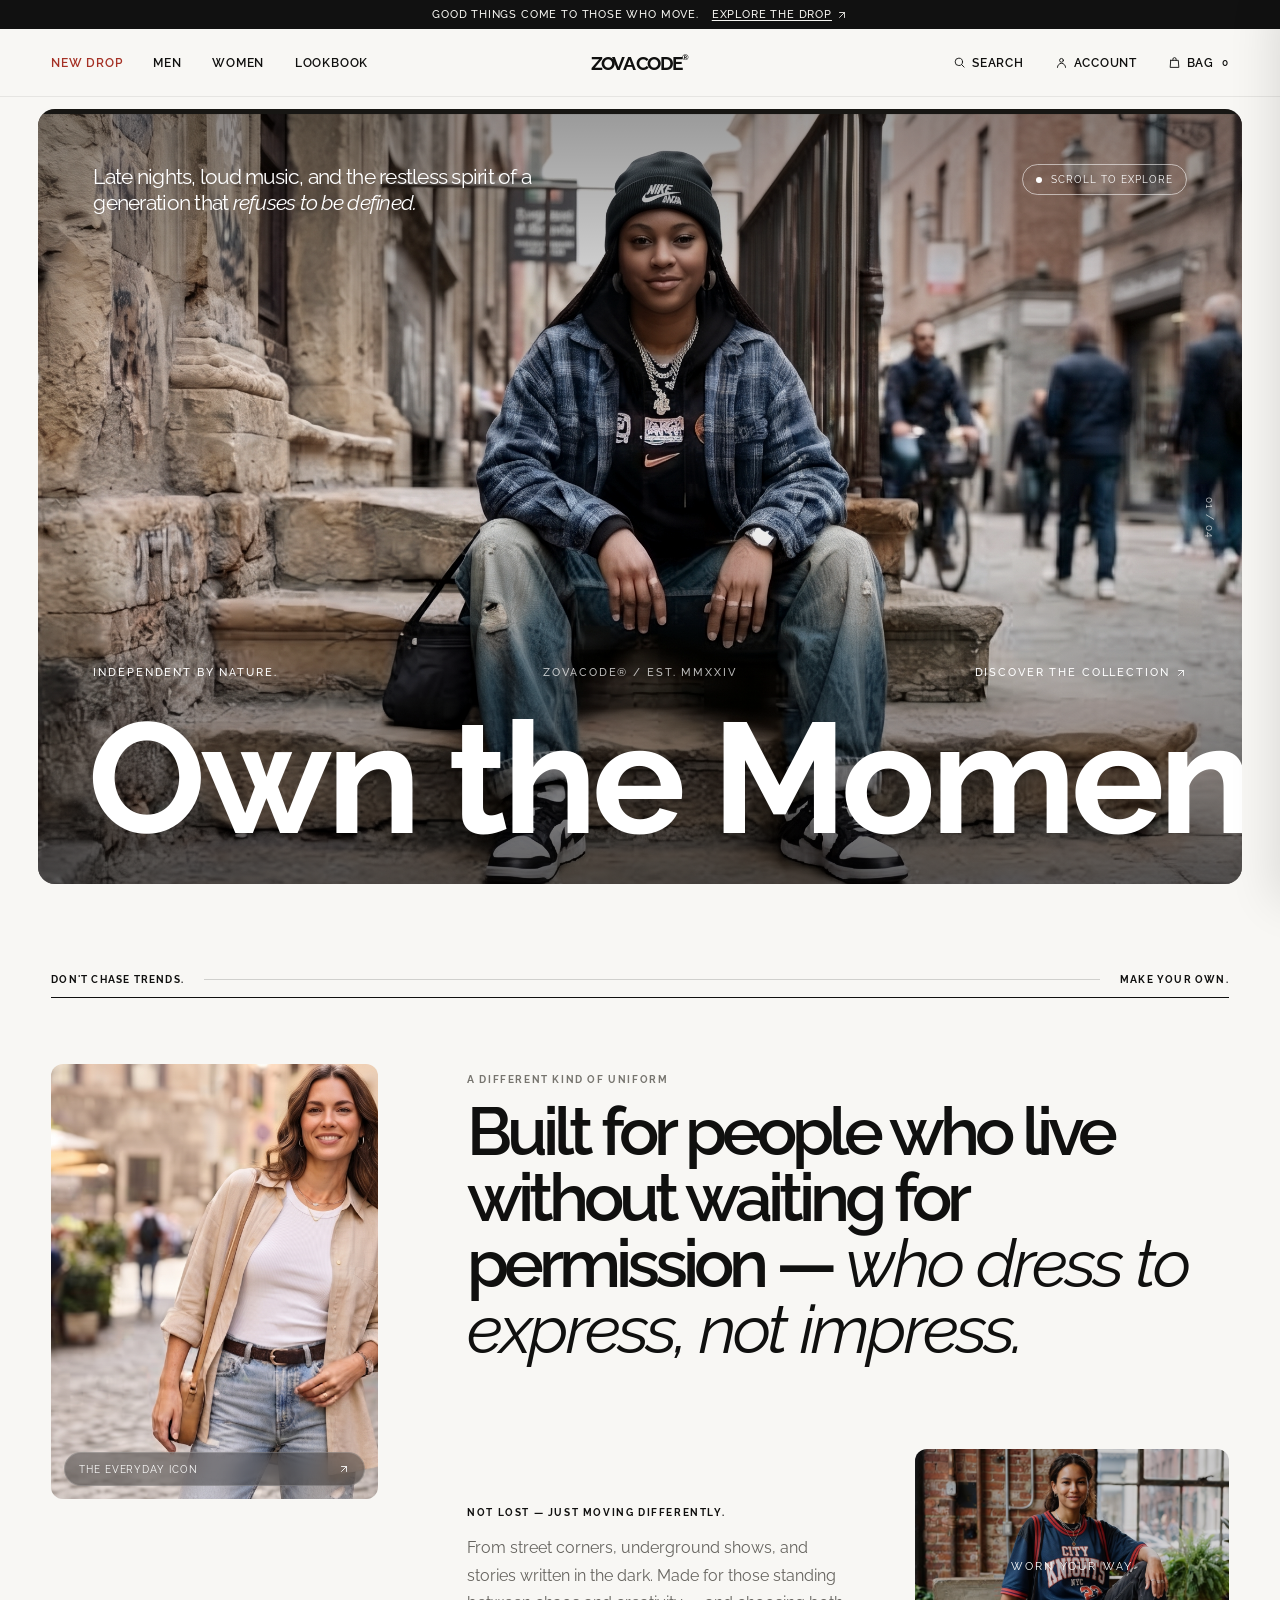
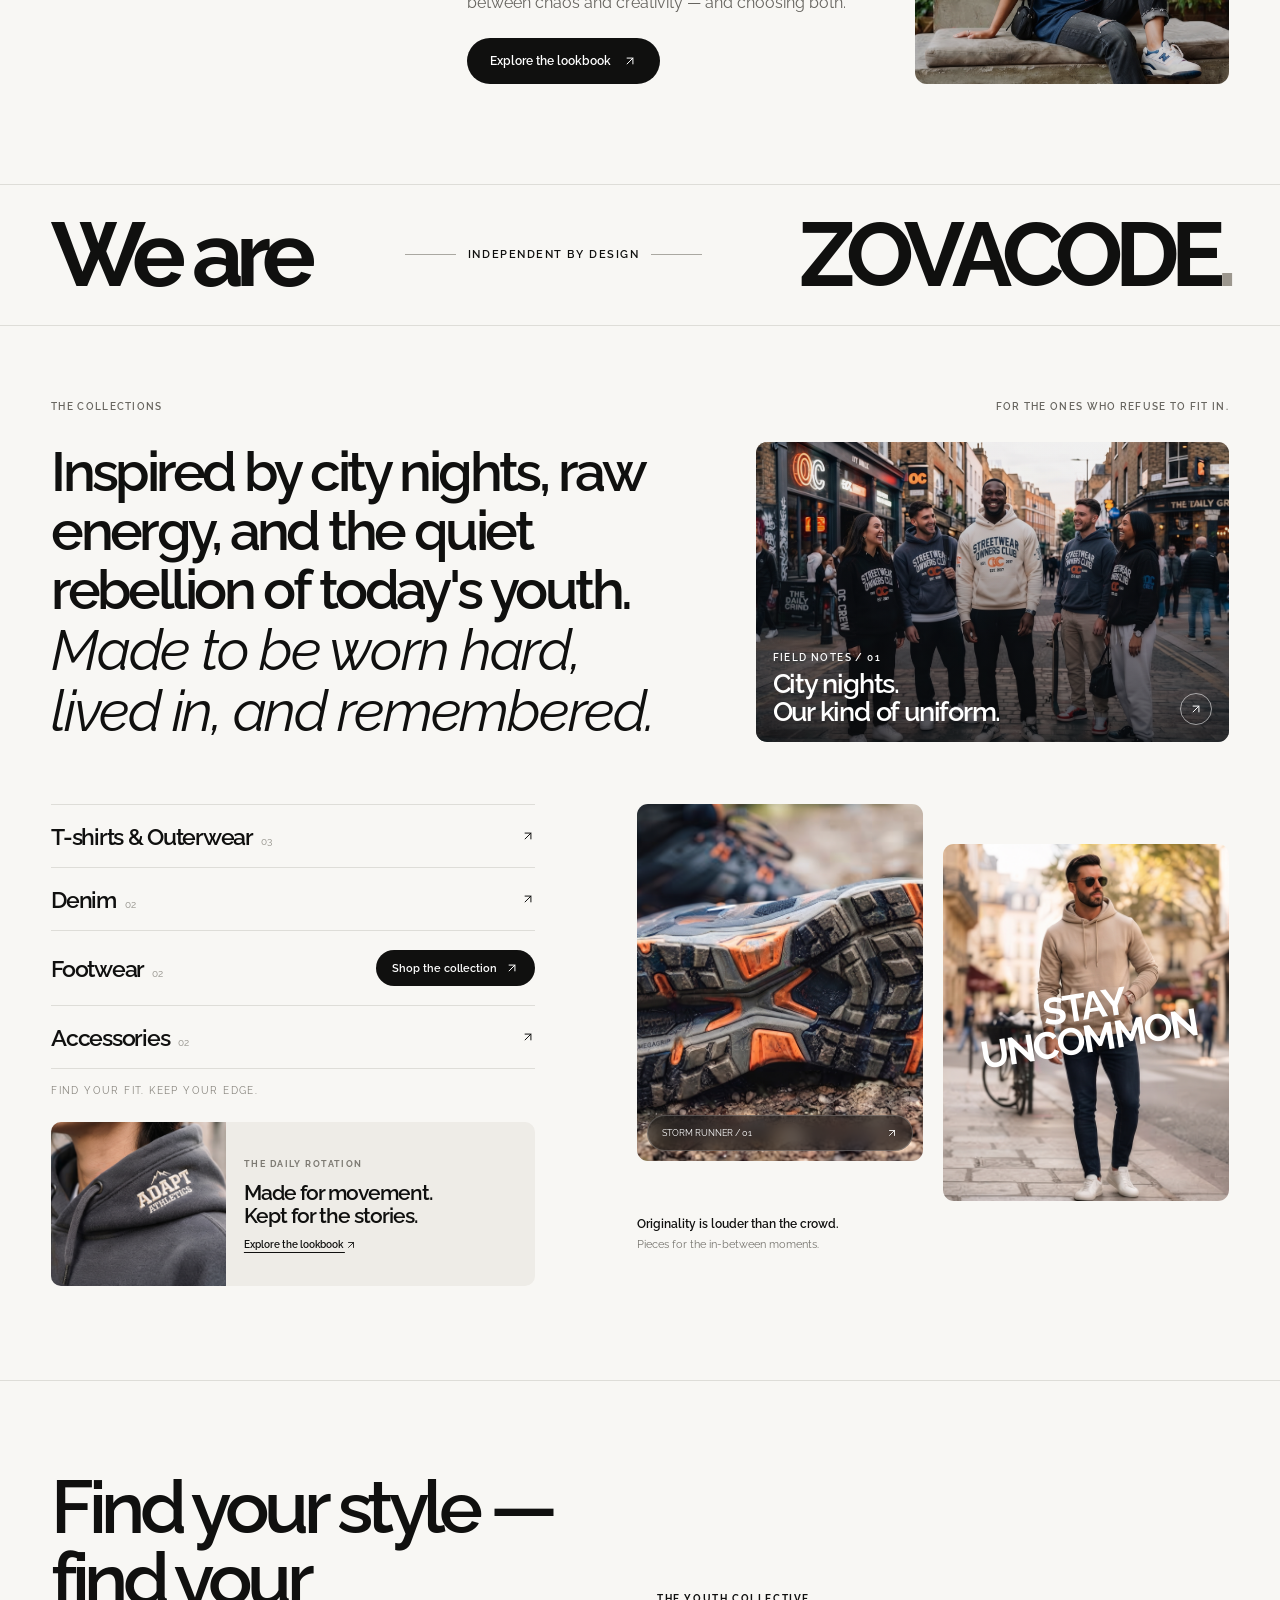
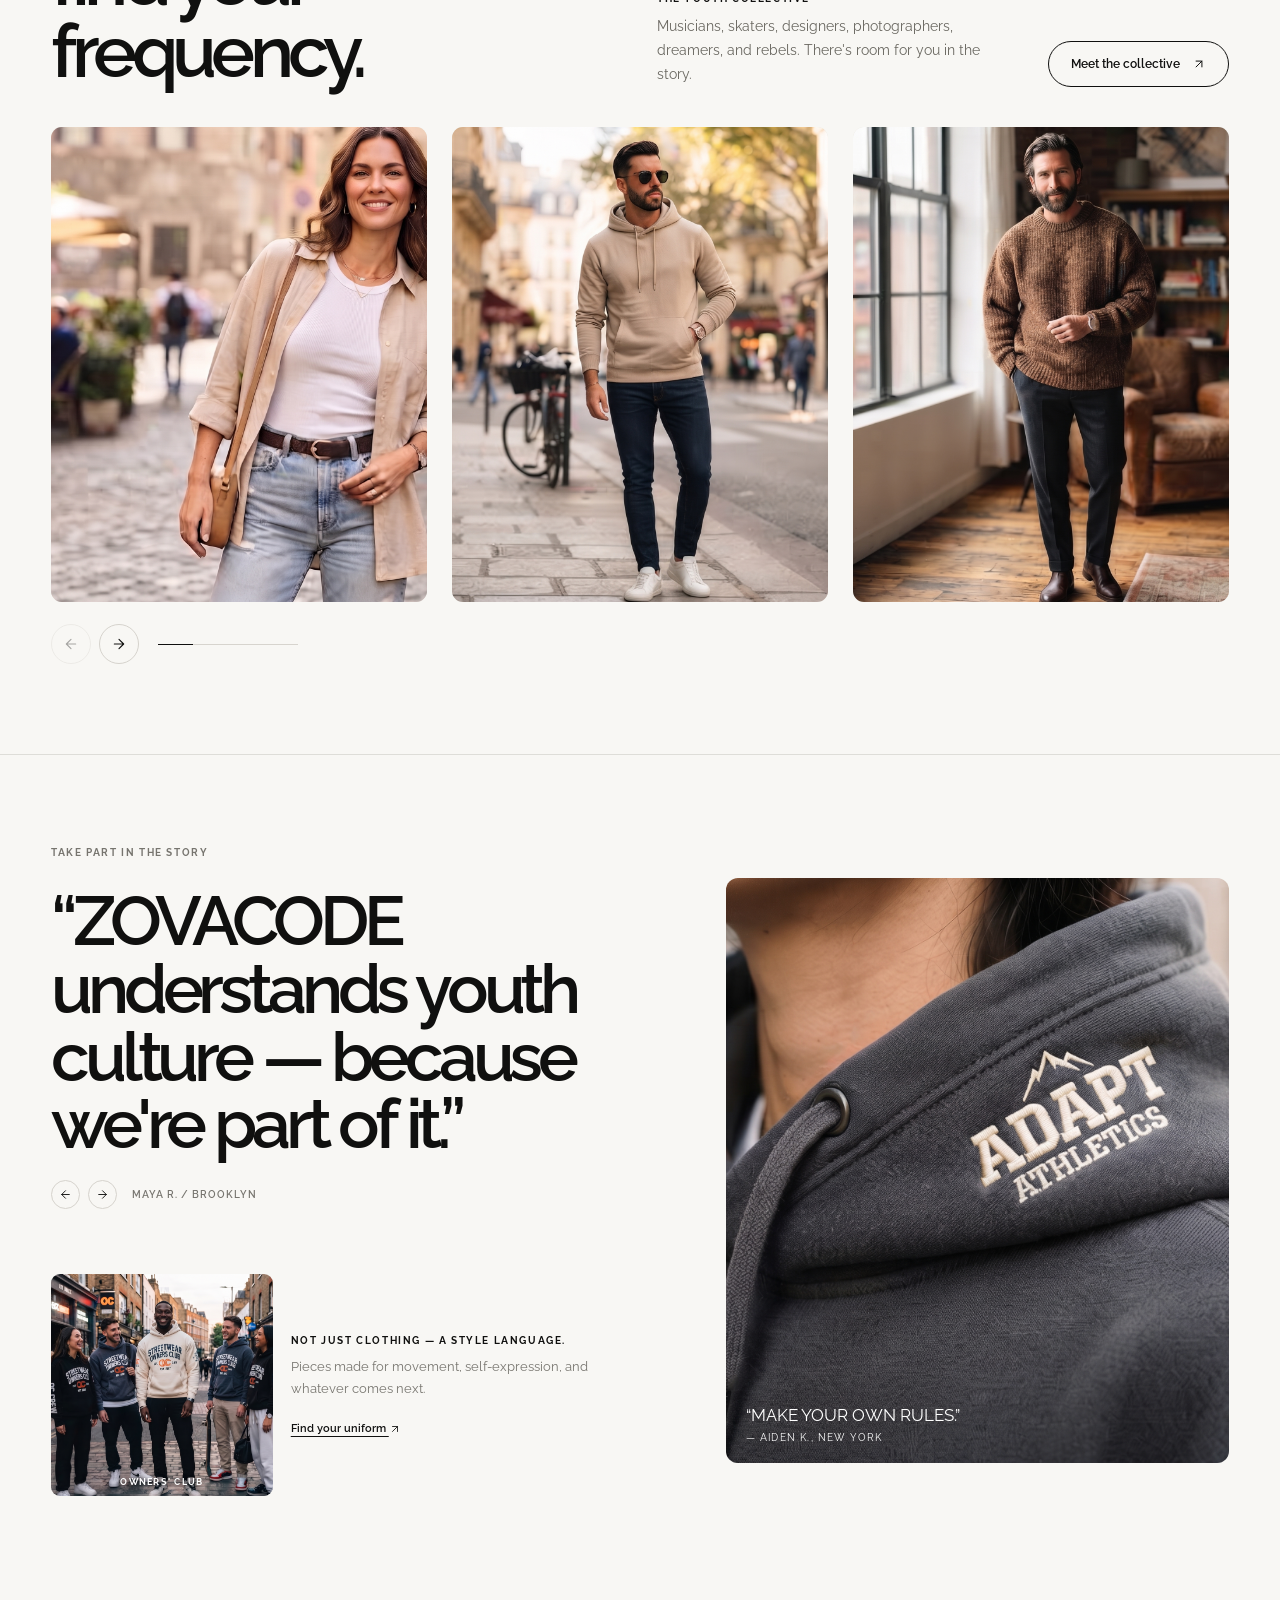
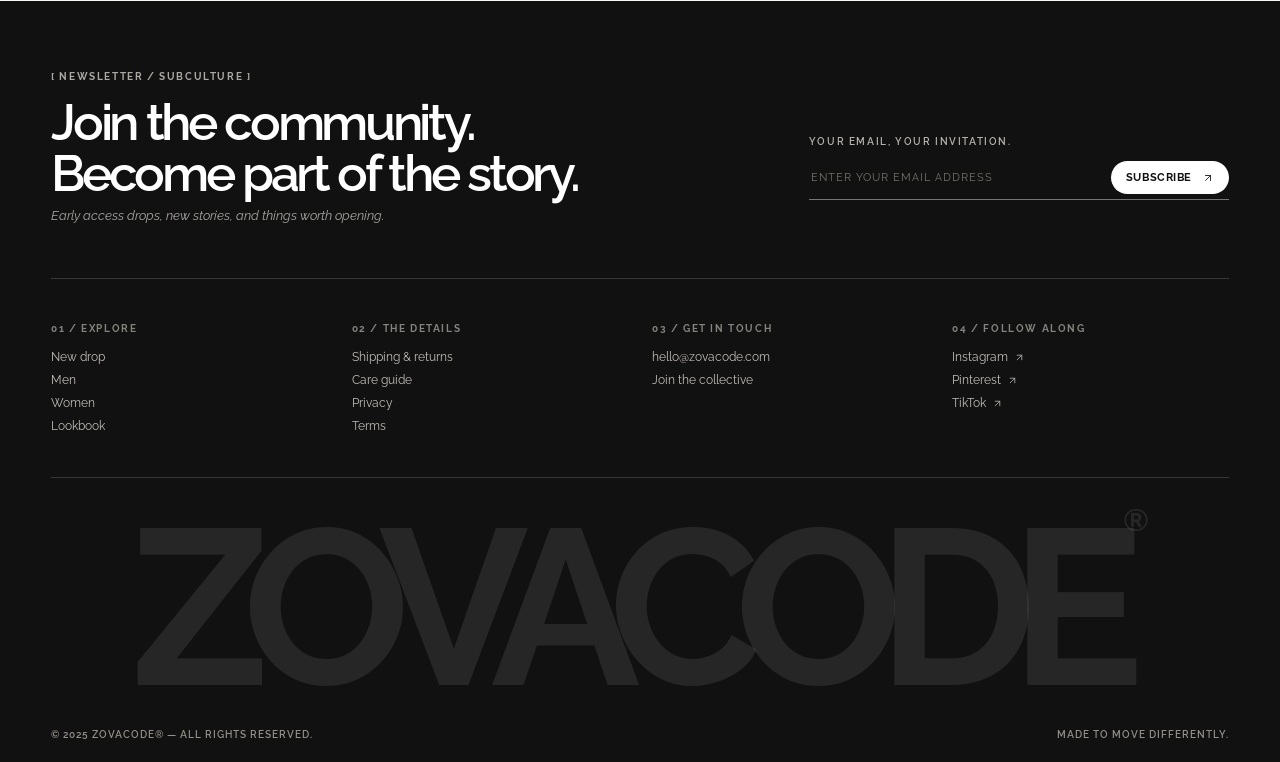
==== index.html @ b477b6bf "Increase storefront text sizes for readability Co-authored-by: Copilot <223556219+Copilot@users.nore" ====
<!doctype html>
<html lang="en">
  <head>
    <meta charset="UTF-8" />
    <meta name="viewport" content="width=device-width, initial-scale=1.0" />
    <meta
      name="description"
      content="ZOVACODE — streetwear for people who move differently. Explore the latest collection and find your frequency."
    />
    <meta name="theme-color" content="#f8f7f4" />
    <title>ZOVACODE® — Own the Moment</title>
    <link rel="preconnect" href="https://fonts.googleapis.com" />
    <link rel="preconnect" href="https://fonts.gstatic.com" crossorigin />
    <link
      href="https://fonts.googleapis.com/css2?family=Raleway:ital,wght@0,400;0,500;0,600;0,700;1,400;1,500;1,600;1,700&display=swap"
      rel="stylesheet"
    />
    <link rel="stylesheet" href="style.css?v=storefront-readable-type-3" />
    <script src="app.js?v=separate-collections-2" defer></script>
  </head>
  <body>
    <svg class="icon-library" aria-hidden="true" focusable="false" xmlns="http://www.w3.org/2000/svg">
      <symbol id="icon-arrow-up-right" viewBox="0 0 24 24"><path d="M7 17 17 7M7 7h10v10" /></symbol>
      <symbol id="icon-arrow-left" viewBox="0 0 24 24"><path d="M19 12H5m7 7-7-7 7-7" /></symbol>
      <symbol id="icon-arrow-right" viewBox="0 0 24 24"><path d="M5 12h14m-7-7 7 7-7 7" /></symbol>
      <symbol id="icon-bag" viewBox="0 0 24 24"><path d="M5 8h14l1 13H4L5 8Z" /><path d="M9 8V6a3 3 0 0 1 6 0v2" /></symbol>
      <symbol id="icon-search" viewBox="0 0 24 24"><circle cx="10.8" cy="10.8" r="6.8" /><path d="m16 16 4.5 4.5" /></symbol>
      <symbol id="icon-user" viewBox="0 0 24 24"><circle cx="12" cy="8" r="3.5" /><path d="M4.5 21a7.5 7.5 0 0 1 15 0" /></symbol>
      <symbol id="icon-menu" viewBox="0 0 24 24"><path d="M4 7h16M4 12h16M4 17h16" /></symbol>
      <symbol id="icon-x" viewBox="0 0 24 24"><path d="m18 6-12 12M6 6l12 12" /></symbol>
      <symbol id="icon-plus" viewBox="0 0 24 24"><path d="M12 5v14M5 12h14" /></symbol>
      <symbol id="icon-minus" viewBox="0 0 24 24"><path d="M5 12h14" /></symbol>
    </svg>

    <div class="announcement">
      <p>GOOD THINGS COME TO THOSE WHO MOVE. <a href="#collections">EXPLORE THE DROP <svg class="icon icon-arrow" aria-hidden="true"><use href="#icon-arrow-up-right" /></svg></a></p>
    </div>

    <header class="site-header">
      <div class="header-inner">
        <button class="menu-toggle icon-button" type="button" aria-label="Open menu" aria-expanded="false" aria-controls="primary-nav">
          <svg class="icon menu-open-icon" aria-hidden="true"><use href="#icon-menu" /></svg>
          <svg class="icon menu-close-icon" aria-hidden="true"><use href="#icon-x" /></svg>
        </button>
        <nav class="primary-nav" id="primary-nav" aria-label="Main navigation">
          <a class="sale-link" href="#collections" data-category-link="Sale">New drop</a>
          <a href="men.html">Men</a>
          <a href="women.html">Women</a>
          <a href="#lookbook">Lookbook</a>
          <button class="mobile-account" type="button" data-open-account>Account <svg class="icon icon-arrow" aria-hidden="true"><use href="#icon-arrow-up-right" /></svg></button>
        </nav>
        <a class="wordmark" href="#" aria-label="ZOVACODE home">ZOVA<span>CODE</span><sup>®</sup></a>
        <div class="header-actions">
          <button class="text-button search-trigger" type="button" data-open-search><svg class="icon" aria-hidden="true"><use href="#icon-search" /></svg>Search</button>
          <button class="text-button account-trigger" type="button" data-open-account><svg class="icon" aria-hidden="true"><use href="#icon-user" /></svg>Account</button>
          <button class="text-button cart-trigger" type="button" data-open-cart><svg class="icon" aria-hidden="true"><use href="#icon-bag" /></svg>Bag <span class="cart-count" aria-live="polite">0</span></button>
        </div>
      </div>
    </header>

    <main>
      <section class="hero page-gutter" aria-labelledby="hero-title">
        <div class="hero-card">
          <img
            class="hero-image"
            src="assets/hero-city.jpg"
            alt="A streetwear model takes a quiet moment on the city steps"
            fetchpriority="high"
          />
          <div class="hero-shade"></div>
          <div class="hero-top">
            <p>Late nights, loud music, and the restless spirit of a generation that <em>refuses to be defined.</em></p>
            <a class="scroll-pill" href="#manifesto"><span class="scroll-dot"></span> Scroll to explore</a>
          </div>
          <div class="hero-meta">
            <span>Independent by nature.</span>
            <span class="hero-edition">ZOVACODE® / EST. MMXXIV</span>
            <a href="#collections">Discover the collection <svg class="icon icon-arrow" aria-hidden="true"><use href="#icon-arrow-up-right" /></svg></a>
          </div>
          <h1 id="hero-title">Own the<br class="mobile-break" /> Moment<span>.</span></h1>
          <span class="hero-index" aria-hidden="true">01 / 04</span>
        </div>
      </section>

      <section class="manifesto section-wrap" id="manifesto">
        <div class="section-rule">
          <span>DON'T CHASE TRENDS.</span>
          <span class="rule-line"></span>
          <span>MAKE YOUR OWN.</span>
        </div>
        <div class="manifesto-grid">
          <figure class="image-frame manifesto-portrait reveal">
            <img
              src="assets/manifesto-knit.jpg"
              alt="A woman in layered neutral streetwear on a city street"
              loading="lazy"
            />
            <figcaption class="image-caption"><span>THE EVERYDAY ICON</span><svg class="icon icon-arrow" aria-hidden="true"><use href="#icon-arrow-up-right" /></svg></figcaption>
          </figure>
          <div class="manifesto-copy reveal">
            <p class="eyebrow">A DIFFERENT KIND OF UNIFORM</p>
            <h2>Built for <span class="word-hover-image" tabindex="0"><span class="word-hover-label">people</span><span class="word-hover-card" aria-hidden="true"><img src="assets/manifesto-knit.jpg" alt="" /><span>WORN YOUR WAY</span></span></span> who live without waiting for <span class="word-hover-image word-hover-image-permission" tabindex="0"><span class="word-hover-label">permission</span><span class="word-hover-card" aria-hidden="true"><img src="assets/city-look.jpg" alt="" /><span>MOVE DIFFERENTLY</span></span></span> — <em>who dress to express, not <span class="word-hover-image word-hover-image-impress" tabindex="0"><span class="word-hover-label">impress</span><span class="word-hover-card" aria-hidden="true"><img src="assets/manifesto-streetwear.jpg" alt="" /><span>MAKE IT YOURS</span></span></span>.</em></h2>
            <div class="manifesto-bottom">
              <div class="manifesto-note">
                <p class="eyebrow">NOT LOST — JUST MOVING DIFFERENTLY.</p>
                <p>From street corners, underground shows, and stories written in the dark. Made for those standing between chaos and creativity — and choosing both.</p>
                <a class="pill-button pill-dark" href="#lookbook">Explore the lookbook <svg class="icon icon-arrow" aria-hidden="true"><use href="#icon-arrow-up-right" /></svg></a>
              </div>
              <figure class="image-frame manifesto-secondary">
                <img
                  src="assets/manifesto-streetwear.jpg"
                  alt="A woman in a graphic blue jersey and relaxed jeans"
                  loading="lazy"
                />
                <figcaption class="secondary-mark">WORN YOUR WAY</figcaption>
              </figure>
            </div>
          </div>
        </div>
      </section>

      <section class="manifesto-banner" aria-label="Brand manifesto">
        <span>We are</span>
        <span class="banner-center"><i></i> Independent by design <i></i></span>
        <span>ZOVACODE<span class="banner-period">.</span></span>
      </section>

      <section class="collections section-wrap" id="collections">
        <div class="section-kicker"><span>THE COLLECTIONS</span><span>FOR THE ONES WHO REFUSE TO FIT IN.</span></div>
        <div class="collections-heading">
          <h2>Inspired by city nights, raw energy, and the quiet rebellion of today's youth. <em>Made to be worn hard, lived in, and remembered.</em></h2>
          <a class="collections-feature" href="#lookbook" aria-label="Explore the ZOVACODE Owners' Club lookbook">
            <img src="assets/owners-club.jpg" alt="A group of friends in coordinated streetwear on a city street" loading="lazy" />
            <span class="collections-feature-shade"></span>
            <span class="collections-feature-content">
              <span>FIELD NOTES / 01</span>
              <strong>City nights.<br />Our kind of uniform.</strong>
              <svg class="icon icon-arrow" aria-hidden="true"><use href="#icon-arrow-up-right" /></svg>
            </span>
          </a>
        </div>
        <div class="collection-grid">
          <div class="category-list" role="group" aria-label="Shop by category">
            <button type="button" class="category-row" data-category="T-shirts & Outerwear"><span>T-shirts &amp; Outerwear <small>03</small></span><svg class="icon icon-arrow" aria-hidden="true"><use href="#icon-arrow-up-right" /></svg></button>
            <button type="button" class="category-row" data-category="Denim"><span>Denim <small>02</small></span><svg class="icon icon-arrow" aria-hidden="true"><use href="#icon-arrow-up-right" /></svg></button>
            <button type="button" class="category-row category-featured" data-category="Footwear"><span>Footwear <small>02</small></span><span class="category-cta">Shop the collection <svg class="icon icon-arrow" aria-hidden="true"><use href="#icon-arrow-up-right" /></svg></span></button>
            <button type="button" class="category-row" data-category="Accessories"><span>Accessories <small>02</small></span><svg class="icon icon-arrow" aria-hidden="true"><use href="#icon-arrow-up-right" /></svg></button>
            <p class="category-footnote">FIND YOUR FIT. KEEP YOUR EDGE.</p>
            <article class="category-promo">
              <img src="assets/hoodie-detail.jpg" alt="Close detail of a heavyweight graphic hoodie" loading="lazy" />
              <div class="category-promo-copy">
                <p class="eyebrow">THE DAILY ROTATION</p>
                <strong>Made for movement. Kept for the stories.</strong>
                <a class="text-link" href="#lookbook">Explore the lookbook <svg class="icon icon-arrow" aria-hidden="true"><use href="#icon-arrow-up-right" /></svg></a>
              </div>
            </article>
          </div>
          <div class="collection-visuals">
            <a class="collection-photo collection-photo-tall" href="#lookbook" aria-label="Explore the Storm Runner" data-collection-photo="0">
              <img src="assets/storm-runner.jpg" alt="Close detail of a chunky technical sneaker" loading="lazy" />
              <span class="photo-label"><span data-collection-photo-label>Storm Runner / 01</span><svg class="icon icon-arrow" aria-hidden="true"><use href="#icon-arrow-up-right" /></svg></span>
            </a>
            <a class="collection-photo collection-photo-offset" href="#lookbook" aria-label="Explore the streetwear collection" data-collection-photo="1">
              <img src="assets/city-look.jpg" alt="A complete streetwear look, styled for the city" loading="lazy" />
              <span class="collection-stamp">STAY<br />UNCOMMON</span>
            </a>
            <p class="collection-caption">Originality is louder than the crowd.<br /><span>Pieces for the in-between moments.</span></p>
          </div>
        </div>
      </section>

      <section class="lookbook section-wrap" id="lookbook">
        <div class="lookbook-heading">
          <h2>Find your style —<br />find your frequency.</h2>
          <div class="lookbook-intro">
            <div><p class="eyebrow">THE YOUTH COLLECTIVE</p><p>Musicians, skaters, designers, photographers, dreamers, and rebels. There's room for you in the story.</p></div>
            <a class="pill-button pill-outline" href="#community">Meet the collective <svg class="icon icon-arrow" aria-hidden="true"><use href="#icon-arrow-up-right" /></svg></a>
          </div>
        </div>
        <div class="lookbook-grid" id="lookbook-track" role="region" aria-label="Lookbook collection" aria-roledescription="carousel" tabindex="0">
          <figure class="look-card look-card-one" role="group" aria-roledescription="slide" aria-label="1 of 6">
            <img src="assets/lookbook-everyday.jpg" alt="Everyday layers for a late afternoon in the city" loading="lazy" />
            <figcaption><span>01 — OWN YOUR EVERYDAY</span><svg class="icon icon-arrow" aria-hidden="true"><use href="#icon-arrow-up-right" /></svg></figcaption>
          </figure>
          <figure class="look-card look-card-two" role="group" aria-roledescription="slide" aria-label="2 of 6">
            <img src="assets/lookbook-club.jpg" alt="A model in a neutral hoodie walking through the city" loading="lazy" />
            <figcaption><span>02 — THE OWNER'S CLUB</span><svg class="icon icon-arrow" aria-hidden="true"><use href="#icon-arrow-up-right" /></svg></figcaption>
          </figure>
          <figure class="look-card look-card-three" role="group" aria-roledescription="slide" aria-label="3 of 6">
            <img src="assets/lookbook-knit.jpg" alt="Warm knitwear meets a refined, relaxed fit" loading="lazy" />
            <figcaption><span>03 — COMFORT IN EXPRESSION</span><svg class="icon icon-arrow" aria-hidden="true"><use href="#icon-arrow-up-right" /></svg></figcaption>
          </figure>
          <figure class="look-card look-card-four" role="group" aria-roledescription="slide" aria-label="4 of 6">
            <img src="assets/owners-club.jpg" alt="A group of friends in coordinated streetwear on a city street" loading="lazy" />
            <figcaption><span>04 — STREETWEAR, TOGETHER</span><svg class="icon icon-arrow" aria-hidden="true"><use href="#icon-arrow-up-right" /></svg></figcaption>
          </figure>
          <figure class="look-card look-card-five" role="group" aria-roledescription="slide" aria-label="5 of 6">
            <img src="assets/hero-city.jpg" alt="A woman in layered streetwear sitting on city steps" loading="lazy" />
            <figcaption><span>05 — OWN THE CITY</span><svg class="icon icon-arrow" aria-hidden="true"><use href="#icon-arrow-up-right" /></svg></figcaption>
          </figure>
          <figure class="look-card look-card-six" role="group" aria-roledescription="slide" aria-label="6 of 6">
            <img src="assets/manifesto-streetwear.jpg" alt="A woman wearing a graphic blue jersey with relaxed streetwear" loading="lazy" />
            <figcaption><span>06 — COURT TO CONCRETE</span><svg class="icon icon-arrow" aria-hidden="true"><use href="#icon-arrow-up-right" /></svg></figcaption>
          </figure>
        </div>
        <div class="lookbook-progress">
          <div class="lookbook-slider-controls" role="group" aria-label="Lookbook controls">
            <button type="button" data-lookbook-step="-1" aria-label="Previous lookbook items" aria-controls="lookbook-track" disabled><svg class="icon" aria-hidden="true"><use href="#icon-arrow-left" /></svg></button>
            <button type="button" data-lookbook-step="1" aria-label="Next lookbook items" aria-controls="lookbook-track"><svg class="icon" aria-hidden="true"><use href="#icon-arrow-right" /></svg></button>
          </div>
          <div class="lookbook-progress-track" role="progressbar" aria-label="Lookbook position" aria-valuemin="0" aria-valuemax="100" aria-valuenow="25" aria-valuetext="Showing items 1 through 3 of 6">
            <span data-lookbook-progress></span>
          </div>
          <p data-lookbook-caption>OWN YOUR EVERYDAY</p>
          <span class="sr-only" data-lookbook-status aria-live="polite">Showing items 1 through 3 of 6</span>
        </div>
      </section>

      <section class="community section-wrap" id="community">
        <div class="community-copy">
          <p class="eyebrow">TAKE PART IN THE STORY</p>
          <div class="quote-block">
            <blockquote id="community-quote">“ZOVACODE understands youth culture — because we're part of it.”</blockquote>
            <div class="quote-controls">
              <button type="button" data-quote-step="-1" aria-label="Previous story"><svg class="icon" aria-hidden="true"><use href="#icon-arrow-left" /></svg></button>
              <button type="button" data-quote-step="1" aria-label="Next story"><svg class="icon" aria-hidden="true"><use href="#icon-arrow-right" /></svg></button>
              <span id="quote-credit">MAYA R. / BROOKLYN</span>
            </div>
          </div>
          <div class="community-note">
            <div class="community-thumb">
              <img src="assets/owners-club.jpg" alt="A group of friends in streetwear gathered on a city street" loading="lazy" />
              <span>OWNERS' CLUB</span>
            </div>
            <div><p class="eyebrow">NOT JUST CLOTHING — A STYLE LANGUAGE.</p><p>Pieces made for movement, self-expression, and whatever comes next.</p><a href="#collections" class="text-link">Find your uniform <svg class="icon icon-arrow" aria-hidden="true"><use href="#icon-arrow-up-right" /></svg></a></div>
          </div>
        </div>
        <figure class="community-feature image-frame">
          <img src="assets/hoodie-detail.jpg" alt="A close-up look at a heavyweight graphic hoodie" loading="lazy" />
          <figcaption>“MAKE YOUR OWN RULES.”<span>— AIDEN K., NEW YORK</span></figcaption>
        </figure>
      </section>
    </main>

    <footer class="site-footer" id="footer">
      <div class="footer-inner">
        <div class="newsletter">
          <div class="newsletter-copy">
            <p class="eyebrow">[ NEWSLETTER / SUBCULTURE ]</p>
            <h2>Join the community.<br />Become part of the story.</h2>
            <p>Early access drops, new stories, and things worth opening.</p>
          </div>
          <form class="newsletter-form" id="newsletter-form">
            <label for="newsletter-email">YOUR EMAIL, YOUR INVITATION.</label>
            <div class="email-row">
              <input id="newsletter-email" name="email" type="email" placeholder="ENTER YOUR EMAIL ADDRESS" autocomplete="email" required />
              <button type="submit">Subscribe <svg class="icon icon-arrow" aria-hidden="true"><use href="#icon-arrow-up-right" /></svg></button>
            </div>
            <p class="form-feedback" id="newsletter-feedback" aria-live="polite"></p>
          </form>
        </div>
        <div class="footer-links">
          <div><p class="eyebrow">01 / EXPLORE</p><a href="#collections" data-category-link="Sale">New drop</a><a href="men.html">Men</a><a href="women.html">Women</a><a href="#lookbook">Lookbook</a></div>
          <div><p class="eyebrow">02 / THE DETAILS</p><a href="mailto:hello@zovacode.com?subject=Shipping%20and%20returns">Shipping &amp; returns</a><a href="mailto:hello@zovacode.com?subject=Product%20care">Care guide</a><a href="mailto:hello@zovacode.com?subject=Privacy%20question">Privacy</a><a href="mailto:hello@zovacode.com?subject=Terms%20question">Terms</a></div>
          <div><p class="eyebrow">03 / GET IN TOUCH</p><a href="mailto:hello@zovacode.com">hello@zovacode.com</a><a href="#community">Join the collective</a></div>
          <div><p class="eyebrow">04 / FOLLOW ALONG</p><a href="https://www.instagram.com/" target="_blank" rel="noreferrer">Instagram <svg class="icon icon-arrow" aria-hidden="true"><use href="#icon-arrow-up-right" /></svg></a><a href="https://www.pinterest.com/" target="_blank" rel="noreferrer">Pinterest <svg class="icon icon-arrow" aria-hidden="true"><use href="#icon-arrow-up-right" /></svg></a><a href="https://www.tiktok.com/" target="_blank" rel="noreferrer">TikTok <svg class="icon icon-arrow" aria-hidden="true"><use href="#icon-arrow-up-right" /></svg></a></div>
        </div>
        <div class="footer-mark" aria-hidden="true">ZOVACODE<span>®</span></div>
        <div class="footer-bottom"><span>© 2025 ZOVACODE® — ALL RIGHTS RESERVED.</span><span>MADE TO MOVE DIFFERENTLY.</span></div>
      </div>
    </footer>

    <div class="overlay" data-overlay hidden></div>
    <aside class="cart-drawer" id="cart-drawer" aria-label="Shopping bag" aria-hidden="true">
      <div class="drawer-header"><div><p class="eyebrow">YOUR EDIT</p><h2>Your bag <span class="drawer-count">(0)</span></h2></div><button class="close-button" type="button" data-close aria-label="Close shopping bag"><svg class="icon" aria-hidden="true"><use href="#icon-x" /></svg></button></div>
      <div class="cart-items" id="cart-items"></div>
      <div class="empty-cart" id="empty-cart"><svg class="icon empty-bag-icon" aria-hidden="true"><use href="#icon-bag" /></svg><p>Your bag is taking a breather.</p><button class="text-link" type="button" data-close>Explore the collection <svg class="icon icon-arrow" aria-hidden="true"><use href="#icon-arrow-up-right" /></svg></button></div>
      <div class="cart-footer" id="cart-footer" hidden>
        <div class="cart-total"><span>Subtotal</span><strong id="cart-subtotal">$0.00</strong></div>
        <p>Shipping and taxes calculated at checkout.</p>
        <button class="checkout-button" type="button" data-checkout>Continue to checkout <svg class="icon icon-arrow" aria-hidden="true"><use href="#icon-arrow-up-right" /></svg></button>
        <button class="text-link continue-shopping" type="button" data-close>Continue exploring</button>
      </div>
    </aside>

    <dialog class="site-dialog" id="site-dialog" aria-labelledby="dialog-title">
      <form method="dialog" class="dialog-close-form"><button class="close-button" aria-label="Close dialog"><svg class="icon" aria-hidden="true"><use href="#icon-x" /></svg></button></form>
      <div class="dialog-content" id="dialog-content"></div>
    </dialog>
    <div class="toast" id="toast" role="status" aria-live="polite"></div>
  </body>
</html>
---- style.css ----
:root {
  color-scheme: light;
  --paper: #f8f7f4;
  --ink: #10100f;
  --muted: #77756f;
  --line: #deddd8;
  --serif: "Raleway", Arial, sans-serif;
  --sans: "Raleway", Arial, sans-serif;
  --display: "Raleway", var(--sans);
  --gutter: clamp(20px, 4vw, 64px);
  --ease: cubic-bezier(.2, .75, .25, 1);
}

* { box-sizing: border-box; }
html { scroll-behavior: smooth; scroll-padding-top: 86px; }
.icon-library { position: absolute; width: 0; height: 0; overflow: hidden; }
.icon { display: inline-block; width: 14px; height: 14px; flex: 0 0 auto; fill: none; stroke: currentColor; stroke-width: 1.7; stroke-linecap: round; stroke-linejoin: round; vertical-align: middle; }
.icon-arrow { width: 12px; height: 12px; transition: transform .25s ease; }
.pill-button .icon-arrow, .category-cta .icon-arrow { width: 14px; height: 14px; }
.pill-button:hover .icon-arrow, .text-link:hover .icon-arrow, .announcement a:hover .icon-arrow { transform: translate(2px,-2px); }
body {
  margin: 0;
  background: var(--paper);
  color: var(--ink);
  font-family: var(--sans);
  font-size: 20px;
  -webkit-font-smoothing: antialiased;
  text-rendering: optimizeLegibility;
  overflow-x: hidden;
}
body.is-locked { overflow: hidden; }
button, input { font: inherit; }
button, a { -webkit-tap-highlight-color: transparent; }
button { color: inherit; }
a { color: inherit; text-decoration: none; }
img { display: block; width: 100%; }
figure, p, h1, h2, blockquote { margin: 0; }
button:focus-visible, a:focus-visible, input:focus-visible { outline: 2px solid #9a6e3d; outline-offset: 4px; }
::selection { color: white; background: #171716; }

.announcement {
  height: 29px;
  display: grid;
  place-items: center;
  padding: 0 12px;
  background: #111;
  color: #f7f6f2;
  font-size: 11px;
  font-weight: 500;
  letter-spacing: .075em;
  text-align: center;
}
.announcement a { display: inline-flex; align-items: center; gap: 4px; margin-left: 9px; text-decoration: underline; text-underline-offset: 2px; }

.site-header {
  position: sticky;
  z-index: 20;
  top: 0;
  height: 68px;
  background: rgba(248, 247, 244, .94);
  border-bottom: 1px solid rgba(16, 16, 15, .08);
  backdrop-filter: blur(16px);
}
.header-inner {
  position: relative;
  width: 100%;
  height: 100%;
  display: flex;
  align-items: center;
  justify-content: space-between;
  padding: 0 var(--gutter);
}
.primary-nav, .header-actions { display: flex; align-items: center; gap: clamp(16px, 2.4vw, 36px); }
.primary-nav a, .text-button {
  border: 0;
  padding: 8px 0;
  background: none;
  cursor: pointer;
  font-size: 12px;
  font-weight: 600;
  letter-spacing: .065em;
  text-transform: uppercase;
  transition: opacity .2s ease;
}
.text-button { display: inline-flex; align-items: center; gap: 6px; }
.text-button .icon { width: 13px; height: 13px; }
.primary-nav a:hover, .text-button:hover { opacity: .52; }
.mobile-account { display: none; }
.primary-nav .sale-link { color: #a53125; }
.wordmark {
  position: absolute;
  left: 50%;
  transform: translateX(-50%);
  font-family: var(--display);
  font-size: 19px;
  font-weight: 700;
  letter-spacing: -.09em;
  white-space: nowrap;
}
.wordmark span { margin-left: 2px; }
.wordmark sup { margin-left: 1px; font-family: var(--sans); font-size: 8px; letter-spacing: 0; vertical-align: top; }
.cart-count { margin-left: 2px; font-size: 10px; }
.menu-toggle { display: none; }
.icon-button { border: 0; background: none; padding: 9px; cursor: pointer; }

.page-gutter { padding: 12px clamp(20px, 3vw, 44px) 0; }
.hero-card {
  position: relative;
  isolation: isolate;
  min-height: min(775px, 80vw);
  height: min(78vh, 790px);
  overflow: hidden;
  display: flex;
  flex-direction: column;
  justify-content: space-between;
  padding: clamp(22px, 4.3vw, 68px);
  border-radius: 17px;
  background: #262420;
  color: white;
}
.hero-image, .hero-shade { position: absolute; z-index: -1; inset: 0; width: 100%; height: 100%; }
.hero-image { object-fit: cover; object-position: center 52%; filter: saturate(.72) contrast(1.05); transform: scale(1.04); }
.hero-shade { background: linear-gradient(180deg, rgba(0,0,0,.4) 0%, rgba(0,0,0,.06) 34%, rgba(0,0,0,.08) 58%, rgba(0,0,0,.64) 100%); }
.hero-top { display: flex; align-items: flex-start; justify-content: space-between; gap: 20px; }
.hero-top p { max-width: 440px; font-size: clamp(15px, 1.65vw, 23px); font-weight: 400; line-height: 1.25; letter-spacing: -.035em; }
.hero-top em, .manifesto-copy h2 em, .collections-heading em { font-family: var(--serif); font-weight: 400; }
.scroll-pill { display: flex; align-items: center; gap: 9px; padding: 9px 13px; border: 1px solid rgba(255,255,255,.55); border-radius: 99px; font-size: 10px; letter-spacing: .1em; text-transform: uppercase; }
.scroll-dot { width: 6px; height: 6px; border-radius: 50%; background: white; animation: pulse 1.8s infinite; }
.hero-meta { position: absolute; right: clamp(22px, 4.3vw, 68px); bottom: clamp(138px, 16vw, 214px); left: clamp(22px, 4.3vw, 68px); display: grid; grid-template-columns: 1fr 1fr 1fr; align-items: center; font-size: 11px; font-weight: 500; letter-spacing: .17em; text-transform: uppercase; }
.hero-edition { text-align: center; opacity: .72; }
.hero-meta a { justify-self: end; }
.hero-meta a { display: inline-flex; align-items: center; gap: 5px; }
.hero-meta a:hover .icon-arrow { transform: translate(3px,-3px); }
.hero h1 {
  position: relative;
  margin: 0 0 -0.07em -.035em;
  font-family: var(--display);
  font-size: clamp(50px, 12.6vw, 156px);
  font-weight: 700;
  line-height: .79;
  letter-spacing: -5px;
  white-space: nowrap;
}
.hero h1 > span { color: #c5b7a3; }
.mobile-break { display: none; }
.hero-index { position: absolute; right: 27px; top: 50%; writing-mode: vertical-rl; font-size: 10px; letter-spacing: .12em; opacity: .78; }

.section-wrap { padding-right: var(--gutter); padding-left: var(--gutter); }
.manifesto { padding-top: 90px; padding-bottom: 100px; }
.section-rule { display: flex; align-items: center; gap: 20px; margin-bottom: 66px; padding-bottom: 12px; border-bottom: 1px solid var(--ink); font-size: 10px; font-weight: 700; letter-spacing: .12em; }
.rule-line { height: 1px; flex: 1; background: rgba(16,16,15,.17); }
.manifesto-grid { display: grid; grid-template-columns: minmax(210px, .75fr) 1.75fr; gap: clamp(38px, 7vw, 110px); align-items: start; }
.image-frame { position: relative; overflow: hidden; border-radius: 12px; background: #e8e4dc; }
.image-frame img, .collection-photo img, .look-card img { height: 100%; object-fit: cover; transition: transform .8s var(--ease), filter .5s ease, opacity .25s ease; }
.image-frame:hover img, .collection-photo:hover img, .look-card:hover img { transform: scale(1.045); }
.manifesto-portrait { aspect-ratio: 3 / 4; }
.manifesto-portrait img { object-position: center; }
.image-caption { position: absolute; right: 13px; bottom: 13px; left: 13px; display: flex; justify-content: space-between; align-items: center; padding: 10px 14px; border: 1px solid rgba(255,255,255,.19); border-radius: 50px; background: rgba(18,18,18,.38); color: white; backdrop-filter: blur(10px); font-size: 10px; letter-spacing: .09em; }
.manifesto-copy { padding-top: 8px; }
.eyebrow { font-size: 10px; font-weight: 700; letter-spacing: .16em; line-height: 1.5; text-transform: uppercase; }
.manifesto-copy > .eyebrow { margin-bottom: 12px; color: var(--muted); }
.manifesto-copy h2 { max-width: 830px; font-size: clamp(34px, 5.2vw, 71px); font-weight: 600; line-height: .99; letter-spacing: -.075em; }
.manifesto-copy h2 em { letter-spacing: -.045em; }
.word-hover-image { position: relative; display: inline-block; cursor: pointer; }
.word-hover-label { position: relative; z-index: 1; display: inline-block; transition: color .25s ease; }
.word-hover-card { position: absolute; z-index: 2; bottom: calc(100% + 12px); left: 50%; width: clamp(192px, 18vw, 228px); aspect-ratio: 1; padding: 10px; overflow: hidden; border: 1px solid rgba(16,16,15,.1); border-radius: 16px; background: #f8f6f1; box-shadow: 0 24px 58px rgba(16,16,15,.24); opacity: 0; pointer-events: none; transform: translate(-50%, 20px) rotate(-7deg) scale(.9); transform-origin: 50% 100%; transition: opacity .28s ease, transform .42s var(--ease), visibility .28s ease; visibility: hidden; }
.word-hover-card img { width: 100%; height: 100%; border-radius: 10px; object-fit: cover; }
.word-hover-card > span { position: absolute; right: 16px; bottom: 16px; left: 16px; padding: 10px 8px; border: 1px solid rgba(255,255,255,.3); border-radius: 20px; background: rgba(16,16,15,.42); color: white; font-family: var(--body); font-size: 9px; font-style: normal; font-weight: 600; letter-spacing: .12em; line-height: 1; text-align: center; }
.word-hover-image-permission .word-hover-card { right: calc(100% + 12px); bottom: 0; left: auto; transform: translate(0, 14px) rotate(6deg) scale(.9); }
.word-hover-image-impress .word-hover-card { bottom: 0; left: calc(100% + 12px); transform: translate(0, 14px) rotate(-4deg) scale(.9); }
.word-hover-image:is(:hover, :focus, :active) .word-hover-card { opacity: 1; transform: translate(-50%, 0) rotate(-3deg) scale(1); visibility: visible; }
.word-hover-image-permission:is(:hover, :focus, :active) .word-hover-card { transform: translate(0, 0) rotate(3deg) scale(1); }
.word-hover-image-impress:is(:hover, :focus, :active) .word-hover-card { transform: translate(0, 0) rotate(-2deg) scale(1); }
.word-hover-image:is(:hover, :focus, :active) .word-hover-label { color: #947856; }
.word-hover-image:focus-visible { outline: 1px solid #947856; outline-offset: 3px; border-radius: 2px; }
.manifesto-bottom { display: grid; grid-template-columns: 1.1fr .9fr; gap: clamp(24px, 5vw, 72px); align-items: end; margin-top: clamp(38px, 7vw, 86px); }
.manifesto-note { max-width: 410px; }
.manifesto-note > .eyebrow { margin-bottom: 14px; }
.manifesto-note > p:not(.eyebrow) { margin-bottom: 22px; color: #66645f; font-size: 16px; line-height: 1.7; }
.manifesto-secondary { aspect-ratio: 4 / 3; }
.manifesto-secondary img { object-position: center; }
.secondary-mark { position: absolute; inset: 0; display: grid; place-items: center; background: rgba(0,0,0,.16); color: white; font-family: var(--display); font-size: 11px; letter-spacing: .2em; }
.pill-button { min-height: 46px; display: inline-flex; align-items: center; justify-content: center; gap: 12px; padding: 0 22px; border: 1px solid transparent; border-radius: 50px; font-size: 12px; font-weight: 600; transition: color .25s ease, background .25s ease, transform .25s ease; }
.pill-button:hover { transform: translateY(-2px); }
.pill-dark { background: var(--ink); color: white; }
.pill-dark:hover { background: #383735; }
.pill-outline { border-color: var(--ink); }
.pill-outline:hover { background: var(--ink); color: white; }

.manifesto-banner { min-height: 135px; display: flex; align-items: center; justify-content: space-between; gap: 20px; padding: 25px var(--gutter); border-top: 1px solid var(--line); border-bottom: 1px solid var(--line); font-family: var(--display); font-size: clamp(33px, 7vw, 92px); font-weight: 700; letter-spacing: -.09em; line-height: 1; }
.banner-center { display: inline-flex; align-items: center; gap: 12px; font-family: var(--sans); font-size: 11px; font-weight: 600; letter-spacing: .14em; text-transform: uppercase; }
.banner-center i { display: block; width: clamp(20px, 4vw, 55px); height: 1px; background: #aaa8a1; }
.banner-period { color: #9c978e; }

.collections { padding-top: 75px; padding-bottom: 94px; border-bottom: 1px solid var(--line); }
.section-kicker { display: flex; justify-content: space-between; gap: 12px; margin-bottom: 30px; color: #67655f; font-size: 10px; font-weight: 600; letter-spacing: .13em; }
.collections-heading { display: grid; grid-template-columns: minmax(0, 1.15fr) minmax(0, .85fr); gap: clamp(24px, 5vw, 72px); align-items: stretch; margin-bottom: 62px; }
.collections-heading h2 { font-size: clamp(28px, 4.3vw, 56px); font-weight: 600; line-height: 1.08; letter-spacing: -.065em; }
.collections-heading em { font-size: 1.03em; letter-spacing: -.04em; }
.collections-feature { position: relative; display: block; min-height: 210px; overflow: hidden; border-radius: 11px; background: #d7d1c7; color: white; }
.collections-feature img, .collections-feature-shade { position: absolute; inset: 0; width: 100%; height: 100%; }
.collections-feature img { object-fit: cover; transition: transform .7s var(--ease); }
.collections-feature:hover img { transform: scale(1.045); }
.collections-feature-shade { background: linear-gradient(180deg, rgba(10,10,10,.05) 22%, rgba(10,10,10,.67) 100%); }
.collections-feature-content { position: absolute; inset: auto 17px 17px; display: grid; grid-template-columns: 1fr auto; gap: 7px 12px; align-items: end; }
.collections-feature-content > span { grid-column: 1 / -1; font-size: 10px; font-weight: 600; letter-spacing: .14em; }
.collections-feature-content strong { font-size: clamp(18px, 2.2vw, 27px); font-weight: 600; letter-spacing: -.045em; line-height: 1.02; }
.collections-feature-content .icon { width: 32px; height: 32px; padding: 8px; border: 1px solid rgba(255,255,255,.55); border-radius: 50%; }
.collection-grid { display: grid; grid-template-columns: .9fr 1.1fr; gap: clamp(40px, 8vw, 120px); align-items: start; }
.category-list { border-top: 1px solid var(--line); }
.category-row { width: 100%; min-height: 63px; display: flex; align-items: center; justify-content: space-between; gap: 10px; padding: 12px 0; border: 0; border-bottom: 1px solid var(--line); background: transparent; cursor: pointer; text-align: left; transition: padding .25s var(--ease), color .25s ease; }
.category-row:hover { padding-right: 10px; padding-left: 10px; color: #77756f; }
.category-row:focus-visible { outline: 2px solid var(--ink); outline-offset: 3px; }
.category-row > span:first-child { font-size: clamp(17px, 2vw, 23px); font-weight: 600; letter-spacing: -.055em; }
.category-row small { margin-left: 4px; color: #93918a; font-size: 10px; font-weight: 400; letter-spacing: 0; }
.category-row > .icon-arrow { width: 14px; height: 14px; transition: transform .25s ease; }
.category-row:hover > .icon-arrow { transform: translate(2px,-2px); }
.category-row.category-featured { min-height: 75px; }
.category-cta { display: inline-flex; align-items: center; gap: 8px; padding: 11px 16px; border-radius: 40px; background: var(--ink); color: white; font-size: 11px !important; font-weight: 600; white-space: nowrap; }
.category-footnote { margin-top: 16px; color: #85827b; font-size: 10px; letter-spacing: .14em; }
.category-promo { min-height: 164px; display: grid; grid-template-columns: minmax(130px, .75fr) 1.25fr; gap: 18px; margin-top: 26px; overflow: hidden; border-radius: 10px; background: #eeece7; }
.category-promo > img { width: 100%; height: 100%; min-height: 164px; object-fit: cover; }
.category-promo-copy { display: flex; flex-direction: column; align-items: flex-start; justify-content: center; gap: 11px; padding: 17px 16px 17px 0; }
.category-promo-copy .eyebrow { color: #7d7a73; font-size: 9px; }
.category-promo-copy strong { max-width: 220px; font-size: clamp(16px, 1.8vw, 21px); font-weight: 600; letter-spacing: -.05em; line-height: 1.08; }
.category-promo-copy .text-link { font-size: 10px; }
.collection-visuals { position: relative; display: grid; grid-template-columns: 1fr 1fr; gap: 20px; align-items: start; }
.collection-photo { position: relative; display: block; overflow: hidden; border-radius: 11px; background: #e7e2da; }
.collection-photo-tall { aspect-ratio: 4 / 5; }
.collection-photo-offset { aspect-ratio: 4 / 5; margin-top: 40px; }
.collection-photo-tall img { object-position: center; }
.collection-photo-offset img { object-position: center; }
.collection-photo img.is-changing { opacity: .45; }
.photo-label { position: absolute; right: 10px; bottom: 10px; left: 10px; display: flex; justify-content: space-between; align-items: center; padding: 11px 14px; border: 1px solid rgba(255,255,255,.2); border-radius: 40px; background: rgba(14,14,14,.55); color: white; backdrop-filter: blur(8px); font-size: 9px; }
.collection-stamp { position: absolute; top: 50%; left: 50%; transform: translate(-50%,-50%) rotate(-9deg); color: white; font-family: var(--display); font-size: clamp(18px, 3vw, 38px); font-weight: 700; letter-spacing: -.06em; line-height: .88; text-align: center; text-shadow: 0 2px 14px rgba(0,0,0,.35); }
.collection-caption { grid-column: 1 / -1; margin-top: -6px; font-size: 12px; font-weight: 600; line-height: 1.6; }
.collection-caption span { color: #77756f; font-size: 11px; font-weight: 400; }

.shop-page { padding-top: clamp(42px, 7vw, 96px); padding-bottom: clamp(75px, 10vw, 130px); }
.shop-page-hero { display: grid; grid-template-columns: .9fr 1.1fr; gap: clamp(32px, 7vw, 100px); align-items: center; }
.shop-page-hero-copy { max-width: 560px; }
.shop-page-hero-copy > .eyebrow { margin-bottom: 19px; color: var(--muted); }
.shop-page-hero-copy h1 { margin-bottom: 22px; font-size: clamp(56px, 8.6vw, 118px); font-weight: 600; line-height: .87; letter-spacing: -.09em; }
.shop-page-hero-copy h1 em { font-family: var(--display); font-weight: 400; }
.shop-page-hero-copy > p:not(.eyebrow) { max-width: 390px; margin-bottom: 25px; color: #696760; font-size: 13px; line-height: 1.75; }
.shop-page-image { position: relative; overflow: hidden; aspect-ratio: 5 / 4.4; border-radius: 12px; background: #e7e2da; }
.shop-page-image img { width: 100%; height: 100%; object-fit: cover; }
.shop-page-image figcaption { position: absolute; right: 12px; bottom: 12px; left: 12px; display: flex; justify-content: space-between; gap: 12px; padding: 12px 15px; border: 1px solid rgba(255,255,255,.25); border-radius: 40px; background: rgba(15,15,14,.48); color: white; font-size: 8px; font-weight: 600; letter-spacing: .13em; backdrop-filter: blur(9px); }
.shop-page-products { margin-top: clamp(75px, 11vw, 140px); }
.shop-page-products-heading { display: flex; justify-content: space-between; align-items: end; gap: 20px; padding-bottom: 18px; border-bottom: 1px solid var(--line); }
.shop-page-products-heading .eyebrow { margin-bottom: 8px; color: var(--muted); }
.shop-page-products-heading h2 { font-size: clamp(28px, 4vw, 48px); font-weight: 600; letter-spacing: -.07em; line-height: 1; }
.shop-page-products-heading > span { padding-bottom: 5px; color: var(--muted); font-size: 8px; font-weight: 600; letter-spacing: .13em; white-space: nowrap; }
.product-grid.product-grid-page { grid-template-columns: repeat(3, minmax(0, 1fr)); gap: clamp(18px, 2.6vw, 36px); margin-top: 28px; }
.product-grid-page .product-card { transition: transform .3s var(--ease); }
.product-grid-page .product-card:hover { transform: translateY(-3px); }
.product-grid-page .product-image { border-radius: 9px; }
.product-grid-page .product-tag { top: 11px; left: 11px; padding: 7px 10px; background: rgba(248,247,244,.94); font-size: 8px; letter-spacing: .08em; backdrop-filter: blur(8px); }
.product-grid-page .product-info { min-height: 42px; align-items: center; padding: 13px 0 10px; font-size: 12px; }
.product-grid-page .product-info strong { font-weight: 600; letter-spacing: -.02em; }
.product-grid-page .product-info > span { color: #625f59; font-weight: 500; }
.product-grid-page .product-buy-row { gap: 9px; }
.product-grid-page .product-buy-row select { min-height: 43px; padding: 10px 12px; border-color: #d6d3cd; border-radius: 4px; background: var(--paper); cursor: pointer; font-size: 10px; transition: border-color .2s ease, box-shadow .2s ease; }
.product-grid-page .product-buy-row select:hover { border-color: #aaa69d; }
.product-grid-page .product-buy-row select:focus-visible { outline: 2px solid rgba(154,110,61,.38); outline-offset: 2px; border-color: #9a6e3d; }
.product-grid-page .product-buy-row button { min-height: 43px; padding: 0 17px; border-radius: 4px; font-size: 9px; letter-spacing: .02em; transition: background .2s ease, transform .2s ease; }
.product-grid-page .product-buy-row button:hover { transform: translateY(-1px); }
.lookbook { padding-top: 90px; padding-bottom: 90px; border-bottom: 1px solid var(--line); }
.lookbook-heading { display: grid; grid-template-columns: 1fr 1fr; gap: 34px; align-items: end; margin-bottom: 40px; }
.lookbook-heading h2 { font-size: clamp(36px, 5.8vw, 74px); font-weight: 600; line-height: .97; letter-spacing: -.075em; }
.lookbook-intro { display: flex; align-items: end; justify-content: space-between; gap: 22px; }
.lookbook-intro > div { max-width: 360px; }
.lookbook-intro .eyebrow { margin-bottom: 9px; }
.lookbook-intro > div > p:last-child { color: #696760; font-size: 14px; line-height: 1.7; }
.lookbook-grid { --lookbook-gap: clamp(12px, 2vw, 28px); display: flex; gap: var(--lookbook-gap); overflow-x: auto; overscroll-behavior-x: contain; scroll-snap-type: x mandatory; scrollbar-width: none; }
.lookbook-grid::-webkit-scrollbar { display: none; }
.look-card { position: relative; flex: 0 0 calc((100% - var(--lookbook-gap) - var(--lookbook-gap)) / 3); overflow: hidden; aspect-ratio: 3 / 3.8; border-radius: 11px; background: #e8e4dc; scroll-snap-align: start; }
.look-card img { position: absolute; inset: 0; }
.look-card figcaption { position: absolute; right: 10px; bottom: 10px; left: 10px; display: flex; justify-content: space-between; align-items: center; gap: 8px; padding: 11px 13px; border: 1px solid rgba(255,255,255,.22); border-radius: 40px; background: rgba(12,12,12,.44); color: white; backdrop-filter: blur(9px); font-size: 10px; letter-spacing: .1em; }
.lookbook-progress { display: grid; grid-template-columns: auto minmax(64px, 140px) minmax(0, 1fr); gap: clamp(10px, 1.5vw, 20px); align-items: center; margin-top: 22px; }
.lookbook-slider-controls { display: flex; align-items: center; gap: 8px; }
.lookbook-slider-controls button { width: 40px; height: 40px; display: grid; place-items: center; border: 1px solid #d6d3cd; border-radius: 50%; background: transparent; color: var(--ink); cursor: pointer; transition: color .2s ease, background .2s ease, opacity .2s ease; }
.lookbook-slider-controls button .icon { width: 16px; height: 16px; }
.lookbook-slider-controls button:hover:not(:disabled) { background: var(--ink); color: white; }
.lookbook-slider-controls button:focus-visible { outline: 2px solid var(--ink); outline-offset: 3px; }
.lookbook-slider-controls button:disabled { opacity: .35; cursor: not-allowed; }
.lookbook-progress-track { position: relative; width: 100%; height: 1px; background: #d7d4ce; }
.lookbook-progress-track span { position: absolute; inset: 0 auto 0 0; width: 25%; height: 1px; background: var(--ink); transition: width .25s ease; }
.lookbook-progress p { justify-self: end; overflow: hidden; font-size: 10px; font-weight: 600; letter-spacing: .15em; text-overflow: ellipsis; white-space: nowrap; }

.community { display: grid; grid-template-columns: 1fr .88fr; gap: clamp(40px, 8vw, 120px); align-items: center; padding-top: 90px; padding-bottom: 105px; }
.community-copy > .eyebrow { margin-bottom: 27px; color: #77756f; }
.quote-block blockquote { max-width: 650px; font-size: clamp(34px, 5.4vw, 72px); font-weight: 600; letter-spacing: -.075em; line-height: .98; }
.quote-controls { display: flex; align-items: center; gap: 8px; margin-top: 22px; }
.quote-controls button { width: 29px; height: 29px; display: grid; place-items: center; border: 1px solid #d6d3cd; border-radius: 50%; background: transparent; cursor: pointer; transition: color .2s ease, background .2s ease; }
.quote-controls button .icon { width: 13px; height: 13px; }
.quote-controls button:hover { background: var(--ink); color: white; }
.quote-controls span { margin-left: 7px; color: #77756f; font-size: 10px; font-weight: 600; letter-spacing: .1em; }
.community-note { display: grid; grid-template-columns: .8fr 1.2fr; gap: 18px; align-items: center; margin-top: 65px; }
.community-thumb { position: relative; aspect-ratio: 1; overflow: hidden; border-radius: 9px; background: #e4ded5; }
.community-thumb img { height: 100%; object-fit: cover; }
.community-thumb span { position: absolute; right: 5px; bottom: 9px; left: 5px; color: white; font-size: 9px; font-weight: 700; letter-spacing: .14em; text-align: center; text-shadow: 0 2px 7px #111; }
.community-note .eyebrow { margin-bottom: 8px; font-size: 10px; }
.community-note > div:last-child > p:not(.eyebrow) { margin-bottom: 12px; color: #77756f; font-size: 13px; line-height: 1.7; }
.text-link { border: 0; padding: 0; background: none; cursor: pointer; font-size: 11px; font-weight: 600; text-decoration: underline; text-underline-offset: 4px; }
.community-feature { aspect-ratio: 4 / 4.65; }
.community-feature img { object-position: center; }
.community-feature::after { position: absolute; inset: 0; background: linear-gradient(180deg, transparent 48%, rgba(0,0,0,.3)); content: ""; pointer-events: none; }
.community-feature figcaption { position: absolute; z-index: 1; right: 20px; bottom: 20px; left: 20px; display: flex; flex-direction: column; gap: 7px; color: white; font-family: var(--serif); font-size: 17px; }
.community-feature figcaption span { font-family: var(--sans); font-size: 10px; letter-spacing: .12em; }

.site-footer { overflow: hidden; background: #111; color: white; }
.footer-inner { padding: 68px var(--gutter) 22px; }
.newsletter { display: flex; justify-content: space-between; gap: 44px; align-items: end; padding-bottom: 55px; border-bottom: 1px solid rgba(255,255,255,.16); }
.newsletter-copy .eyebrow { margin-bottom: 13px; color: #aaa9a4; }
.newsletter-copy h2 { margin-bottom: 9px; font-size: clamp(27px, 4.3vw, 51px); font-weight: 600; letter-spacing: -.065em; line-height: 1; }
.newsletter-copy > p:last-child { color: #a7a5a0; font-family: var(--serif); font-size: 13px; font-style: italic; }
.newsletter-form { width: min(420px, 45%); }
.newsletter-form label { display: block; margin-bottom: 10px; color: #b6b4ae; font-size: 10px; font-weight: 600; letter-spacing: .16em; }
.email-row { display: flex; align-items: center; gap: 12px; border-bottom: 1px solid rgba(255,255,255,.42); }
.email-row input { width: 100%; min-width: 0; height: 42px; border: 0; border-radius: 0; outline: 0; background: transparent; color: white; font-size: 11px; letter-spacing: .09em; }
.email-row input::placeholder { color: #74736e; }
.email-row input:focus-visible { outline: 0; }
.email-row:focus-within { border-color: white; }
.email-row button { flex-shrink: 0; display: inline-flex; align-items: center; gap: 10px; padding: 10px 15px; border: 0; border-radius: 30px; background: white; color: #111; cursor: pointer; font-size: 11px; font-weight: 700; letter-spacing: .05em; text-transform: uppercase; transition: background .2s ease; }
.email-row button:hover { background: #d4d0c8; }
.form-feedback { min-height: 15px; margin-top: 8px; color: #d1c5ae; font-size: 10px; }
.footer-links { display: grid; grid-template-columns: repeat(4, 1fr); gap: 24px; padding: 42px 0 44px; border-bottom: 1px solid rgba(255,255,255,.16); }
.footer-links > div { display: flex; flex-direction: column; align-items: flex-start; gap: 9px; }
.footer-links .eyebrow { margin-bottom: 5px; color: #85837e; font-size: 10px; }
.footer-links a { color: #c0beb9; font-size: 12px; transition: color .2s ease; }
.footer-links a .icon-arrow { width: 11px; height: 11px; margin-left: 3px; }
.footer-links a:hover { color: white; }
.footer-mark { padding-top: 28px; color: rgba(255,255,255,.09); font-family: var(--display); font-size: clamp(75px, 17.3vw, 265px); font-weight: 700; letter-spacing: -.11em; line-height: .92; text-align: center; white-space: nowrap; }
.footer-mark span { display: inline-block; margin-left: .1em; font-family: var(--sans); font-size: .14em; letter-spacing: 0; vertical-align: top; }
.footer-bottom { display: flex; justify-content: space-between; gap: 18px; padding-top: 20px; color: #92908a; font-size: 10px; font-weight: 600; letter-spacing: .1em; }

.overlay { position: fixed; z-index: 40; inset: 0; background: rgba(15,15,14,.42); opacity: 0; transition: opacity .3s ease; }
.overlay[hidden] { display: none; }
.overlay.is-visible { opacity: 1; }
.cart-drawer { position: fixed; z-index: 41; top: 0; right: 0; bottom: 0; width: min(460px, 100%); display: flex; flex-direction: column; padding: 28px; background: var(--paper); box-shadow: -15px 0 45px rgba(0,0,0,.12); transform: translateX(102%); transition: transform .4s var(--ease); }
.cart-drawer.is-open { transform: translateX(0); }
.drawer-header { display: flex; justify-content: space-between; align-items: center; padding-bottom: 22px; border-bottom: 1px solid var(--line); }
.drawer-header .eyebrow { margin-bottom: 5px; color: #77756f; }
.drawer-header h2 { font-size: 26px; letter-spacing: -.06em; }
.drawer-count { color: #85827c; font-size: 15px; font-weight: 400; }
.close-button { width: 35px; height: 35px; display: grid; place-items: center; border: 1px solid var(--line); border-radius: 50%; background: transparent; cursor: pointer; transition: background .2s ease; }
.close-button .icon { width: 16px; height: 16px; }
.close-button:hover { background: #e9e6df; }
.cart-items { flex: 1; overflow: auto; }
.cart-line { display: grid; grid-template-columns: 82px 1fr auto; gap: 14px; padding: 18px 0; border-bottom: 1px solid var(--line); }
.cart-line img { width: 82px; height: 105px; border-radius: 5px; background: #e4dfd6; object-fit: cover; }
.cart-line-info { display: flex; flex-direction: column; align-items: flex-start; gap: 6px; }
.cart-line-info strong { font-size: 12px; }
.cart-line-info > span { color: #77756f; font-size: 10px; }
.quantity-stepper { display: inline-flex; align-items: center; gap: 12px; margin-top: auto; padding: 3px 8px; border: 1px solid var(--line); border-radius: 30px; }
.quantity-stepper button { width: 19px; height: 23px; display: grid; place-items: center; border: 0; background: transparent; cursor: pointer; }
.quantity-stepper button .icon { width: 11px; height: 11px; }
.quantity-stepper span { min-width: 12px; font-size: 10px; text-align: center; }
.cart-line-price { font-size: 11px; font-weight: 600; }
.empty-cart { display: flex; flex: 1; flex-direction: column; justify-content: center; align-items: center; gap: 12px; color: #727069; text-align: center; }
.empty-bag-icon { width: 28px; height: 28px; color: #aaa69d; stroke-width: 1.3; }
.empty-cart p { font-size: 13px; }
.cart-footer { padding-top: 18px; border-top: 1px solid var(--line); }
.cart-total { display: flex; justify-content: space-between; font-size: 13px; }
.cart-footer > p { margin: 8px 0 16px; color: #77756f; font-size: 10px; }
.checkout-button { width: 100%; display: flex; justify-content: space-between; align-items: center; padding: 15px 17px; border: 0; border-radius: 40px; background: var(--ink); color: white; cursor: pointer; font-size: 11px; font-weight: 600; }
.checkout-button:hover { background: #383735; }
.continue-shopping { display: block; margin: 15px auto 0; }
.site-dialog { width: min(640px, calc(100% - 32px)); max-width: none; max-height: min(84vh, 800px); overflow: auto; padding: 0; border: 0; border-radius: 13px; background: var(--paper); color: var(--ink); box-shadow: 0 25px 100px rgba(0,0,0,.23); }
.site-dialog::backdrop { background: rgba(12,12,12,.48); backdrop-filter: blur(5px); }
.dialog-close-form { position: sticky; z-index: 2; top: 0; display: flex; justify-content: flex-end; height: 0; padding: 14px 14px 0; }
.dialog-close-form button { background: var(--paper); }
.dialog-content { padding: 28px clamp(20px, 5vw, 38px) 36px; }
.dialog-content h2 { margin: 3px 0 8px; font-size: clamp(26px, 5vw, 38px); letter-spacing: -.07em; line-height: 1; }
.dialog-content > .eyebrow { margin-bottom: 7px; color: #77756f; }
.dialog-lead { margin-bottom: 22px; color: #77756f; font-size: 12px; line-height: 1.6; }
.product-grid { display: grid; grid-template-columns: repeat(2, 1fr); gap: 15px; margin-top: 23px; }
.product-card { min-width: 0; }
.product-image { position: relative; overflow: hidden; aspect-ratio: 4 / 4.6; border-radius: 7px; background: #e7e3dc; }
.product-image img { height: 100%; object-fit: cover; transition: transform .4s var(--ease); }
.product-card:hover .product-image img { transform: scale(1.04); }
.product-tag { position: absolute; top: 8px; left: 8px; padding: 6px 8px; border-radius: 30px; background: rgba(248,247,244,.9); font-size: 8px; font-weight: 600; letter-spacing: .08em; text-transform: uppercase; }
.product-info { display: flex; justify-content: space-between; gap: 8px; padding: 9px 0 7px; font-size: 10px; }
.product-info strong { font-weight: 600; }
.product-info span { flex-shrink: 0; }
.product-buy-row { display: flex; gap: 7px; }
.product-buy-row select { min-width: 0; flex: 1; padding: 8px; border: 1px solid var(--line); border-radius: 3px; background: transparent; font-size: 10px; }
.product-buy-row button { padding: 0 12px; border: 0; border-radius: 3px; background: var(--ink); color: white; cursor: pointer; font-size: 9px; font-weight: 600; }
.product-buy-row button:hover { background: #383735; }
.search-box { width: 100%; margin: 15px 0 4px; padding: 15px 0; border: 0; border-bottom: 1px solid var(--ink); border-radius: 0; background: transparent; font-size: 16px; }
.search-results { display: grid; gap: 4px; margin-top: 18px; }
.search-result { display: flex; justify-content: space-between; padding: 12px 0; border-bottom: 1px solid var(--line); font-size: 12px; }
.search-result > span:last-child { display: inline-flex; align-items: center; gap: 5px; }
.search-result:hover { color: #77756f; }
.dialog-form { display: grid; gap: 10px; margin-top: 20px; }
.dialog-form label { font-size: 9px; font-weight: 600; letter-spacing: .1em; text-transform: uppercase; }
.dialog-form input { width: 100%; padding: 12px; border: 1px solid var(--line); border-radius: 4px; background: transparent; font-size: 12px; }
.dialog-form button { display: inline-flex; justify-content: center; align-items: center; gap: 7px; padding: 13px; border: 0; border-radius: 30px; background: var(--ink); color: white; cursor: pointer; font-size: 10px; font-weight: 600; }
.dialog-feedback { min-height: 16px; margin-top: 9px; color: #68645b; font-size: 10px; }
.checkout-summary { margin: 20px 0; padding: 15px 0; border-top: 1px solid var(--line); border-bottom: 1px solid var(--line); }
.checkout-summary > div { display: flex; justify-content: space-between; gap: 12px; padding: 5px 0; font-size: 11px; }
.toast { position: fixed; z-index: 60; right: 20px; bottom: 20px; max-width: calc(100% - 40px); padding: 13px 18px; border-radius: 50px; background: #111; color: white; font-size: 11px; opacity: 0; pointer-events: none; transform: translateY(12px); transition: opacity .25s ease, transform .25s ease; }
.toast.is-visible { opacity: 1; transform: translateY(0); }
.sr-only { position: absolute; width: 1px; height: 1px; padding: 0; overflow: hidden; clip: rect(0, 0, 0, 0); white-space: nowrap; border: 0; }

.reveal { opacity: 0; transform: translateY(22px); transition: opacity .7s ease, transform .7s var(--ease); }
.reveal.is-revealed { opacity: 1; transform: translateY(0); }
.collection-stamp.reveal { opacity: 0; transform: translate(-50%,-50%) rotate(-9deg) translateY(22px); transition: opacity .7s ease, transform .7s var(--ease); }
.collection-stamp.reveal.is-revealed { opacity: 1; transform: translate(-50%,-50%) rotate(-9deg); }
@keyframes pulse { 50% { opacity: .35; transform: scale(.75); } }

@media (min-width: 1500px) {
  :root { --gutter: max(64px, calc((100vw - 1500px) / 2)); }
}
@media (max-width: 980px) {
  :root { --gutter: 28px; }
  .hero-card { min-height: 560px; height: 70vh; }
  .hero h1 { font-size: clamp(70px, 12vw, 120px); }
  .manifesto { padding-top: 70px; padding-bottom: 76px; }
  .manifesto-grid { grid-template-columns: .7fr 1.3fr; gap: 34px; }
  .manifesto-copy h2 { font-size: clamp(36px, 5.3vw, 55px); }
  .word-hover-image-permission .word-hover-card, .word-hover-image-impress .word-hover-card { right: auto; bottom: calc(100% + 12px); left: 50%; transform: translate(-50%, 20px) rotate(-5deg) scale(.9); }
  .word-hover-image-permission:is(:hover, :focus, :active) .word-hover-card { transform: translate(-50%, 0) rotate(3deg) scale(1); }
  .word-hover-image-impress:is(:hover, :focus, :active) .word-hover-card { transform: translate(-50%, 0) rotate(-2deg) scale(1); }
  .manifesto-bottom { grid-template-columns: 1fr; }
  .manifesto-secondary { width: min(100%, 340px); justify-self: end; }
  .collection-grid { grid-template-columns: .8fr 1.2fr; gap: 35px; }
  .collections-heading { grid-template-columns: minmax(0, 1.1fr) minmax(240px, .9fr); gap: 24px; }
  .collections-feature { min-height: 185px; }
  .category-row { min-height: 59px; }
  .category-row > span:first-child { font-size: 17px; }
  .collection-visuals { gap: 13px; }
  .product-grid.product-grid-page { grid-template-columns: repeat(2, minmax(0, 1fr)); }
  .lookbook-grid { --lookbook-gap: 18px; }
  .look-card { flex-basis: calc((100% - var(--lookbook-gap)) / 2); }
  .community { gap: 35px; }
  .footer-mark { font-size: 16vw; }
}
@media (max-width: 700px) {
  :root { --gutter: 20px; }
  html { scroll-padding-top: 70px; }
  .announcement { height: 30px; font-size: 9px; }
  .announcement a { margin-left: 5px; }
  .site-header { height: 60px; }
  .header-inner { padding: 0 17px; }
  .menu-toggle { width: 34px; height: 34px; display: flex; align-items: center; justify-content: center; padding: 0; }
  .menu-toggle .icon { width: 19px; height: 19px; }
  .menu-close-icon { display: none; }
  .menu-toggle[aria-expanded="true"] .menu-open-icon { display: none; }
  .menu-toggle[aria-expanded="true"] .menu-close-icon { display: block; }
  .wordmark { font-size: 17px; }
  .header-actions { gap: 14px; }
  .header-actions .text-button { font-size: 11px; }
  .account-trigger { display: none; }
  .primary-nav { position: absolute; top: 60px; right: 0; left: 0; display: flex; flex-direction: column; align-items: stretch; gap: 0; padding: 0 20px; overflow: hidden; background: var(--paper); max-height: 0; opacity: 0; transition: max-height .35s ease, opacity .25s ease, padding .35s ease; }
  .primary-nav.is-open { max-height: 250px; padding-top: 8px; padding-bottom: 14px; border-bottom: 1px solid var(--line); opacity: 1; }
  .primary-nav a { padding: 13px 0; border-bottom: 1px solid var(--line); font-size: 11px; }
  .primary-nav a:last-child { border-bottom: 0; }
  .primary-nav .mobile-account { display: flex; justify-content: space-between; align-items: center; padding: 13px 0; border: 0; border-top: 1px solid var(--line); background: transparent; cursor: pointer; font-size: 11px; font-weight: 600; letter-spacing: .065em; text-align: left; text-transform: uppercase; }
  .page-gutter { padding: 9px 9px 0; }
  .hero-card { min-height: 560px; height: calc(83svh - 88px); max-height: 760px; padding: 24px 21px; border-radius: 11px; }
  .hero-image { object-position: 54% center; }
  .hero-top p { max-width: 285px; font-size: 16px; }
  .scroll-pill { padding: 8px 10px; font-size: 0; }
  .scroll-dot { width: 7px; height: 7px; }
  .hero-meta { right: 21px; bottom: 138px; left: 21px; grid-template-columns: 1fr auto; gap: 10px; font-size: 9px; letter-spacing: .12em; }
  .hero-edition { display: none; }
  .hero h1 { margin-left: -.04em; font-size: clamp(62px, 13.4vw, 94px); line-height: .84; letter-spacing: -.105em; white-space: normal; }
  .mobile-break { display: block; }
  .hero-index { right: 13px; font-size: 9px; }
  .manifesto { padding-top: 58px; padding-bottom: 65px; }
  .section-rule { gap: 10px; margin-bottom: 34px; font-size: 9px; }
  .manifesto-grid { grid-template-columns: minmax(0, 1fr); gap: 30px; }
  .manifesto-portrait { width: min(76%, 350px); }
  .manifesto-copy { padding-top: 0; }
  .manifesto-copy > .eyebrow { margin-bottom: 10px; }
  .manifesto-copy h2 { font-size: clamp(37px, 9.2vw, 59px); line-height: .98; }
  .word-hover-card { width: clamp(144px, 42vw, 168px); max-width: calc(100vw - 32px); bottom: calc(100% + 8px); }
  .word-hover-card > span { display: none; }
  .word-hover-card { left: max(50%, 84px); }
  .word-hover-image-permission .word-hover-card, .word-hover-image-impress .word-hover-card { right: auto; bottom: calc(100% + 8px); left: max(50%, 84px); transform: translate(-50%, 14px) rotate(-5deg) scale(.9); }
  .word-hover-image-permission:is(:hover, :focus, :active) .word-hover-card { transform: translate(-50%, 0) rotate(3deg) scale(1); }
  .word-hover-image-impress:is(:hover, :focus, :active) .word-hover-card { transform: translate(-50%, 0) rotate(-2deg) scale(1); }
  .manifesto-bottom { grid-template-columns: 1fr 1fr; gap: 18px; align-items: end; margin-top: 30px; }
  .manifesto-note > p:not(.eyebrow) { font-size: 14px; line-height: 1.7; }
  .manifesto-note .pill-button { min-height: 44px; gap: 8px; padding: 0 12px; font-size: 11px; }
  .manifesto-secondary { width: 100%; }
  .manifesto-banner { min-height: 92px; gap: 10px; padding: 20px var(--gutter); font-size: clamp(29px, 8vw, 50px); }
  .banner-center { gap: 6px; max-width: 108px; font-size: 6px; letter-spacing: .1em; text-align: center; }
  .banner-center i { width: 10px; }
  .collections { padding-top: 54px; padding-bottom: 60px; }
  .section-kicker { margin-bottom: 25px; font-size: 9px; letter-spacing: .1em; }
  .collections-heading { margin-bottom: 30px; }
  .collections-heading { grid-template-columns: 1fr; gap: 20px; }
  .collections-heading h2 { font-size: clamp(29px, 7.4vw, 42px); }
  .collections-feature { min-height: clamp(190px, 58vw, 280px); }
  .collection-grid { grid-template-columns: 1fr; gap: 35px; }
  .category-row { min-height: 57px; }
  .category-row > span:first-child { font-size: 19px; }
  .collection-visuals { gap: 12px; }
  .collection-photo-offset { margin-top: 23px; }
  .collection-caption { font-size: 10px; }
  .collection-caption span { font-size: 10px; }
  .category-promo { min-height: 150px; grid-template-columns: .78fr 1.22fr; gap: 13px; margin-top: 20px; }
  .category-promo > img { min-height: 150px; }
  .category-promo-copy { gap: 8px; padding-right: 12px; }
  .category-promo-copy strong { font-size: clamp(16px, 4.5vw, 21px); }
  .shop-page { padding-top: 38px; padding-bottom: 70px; }
  .shop-page-hero { grid-template-columns: 1fr; gap: 27px; }
  .shop-page-hero-copy h1 { margin-bottom: 17px; font-size: clamp(58px, 13vw, 86px); }
  .shop-page-hero-copy > p:not(.eyebrow) { font-size: 12px; }
  .shop-page-image { aspect-ratio: 4 / 3.5; }
  .shop-page-products { margin-top: 76px; }
  .product-grid.product-grid-page { grid-template-columns: minmax(0, 1fr); gap: 32px; }
  .product-grid-page .product-info { min-height: 40px; font-size: 12px; }
  .product-grid-page .product-buy-row { gap: 9px; }
  .product-grid-page .product-buy-row select { min-height: 44px; padding: 10px 12px; font-size: 10px; }
  .product-grid-page .product-buy-row button { min-height: 44px; padding: 0 18px; font-size: 9px; }
  .lookbook { padding-top: 58px; padding-bottom: 59px; }
  .lookbook-heading { grid-template-columns: 1fr; gap: 17px; margin-bottom: 24px; }
  .lookbook-heading h2 { font-size: clamp(40px, 10vw, 58px); }
  .lookbook-intro { align-items: end; }
  .lookbook-intro > div > p:last-child { max-width: 280px; font-size: 12px; }
  .lookbook-intro .pill-button { flex-shrink: 0; min-height: 44px; gap: 10px; padding: 0 14px; font-size: 11px; }
  .lookbook-grid { --lookbook-gap: 10px; }
  .look-card { flex-basis: 100%; }
  .look-card { aspect-ratio: 3 / 4.5; border-radius: 7px; }
  .look-card figcaption { right: 5px; bottom: 5px; left: 5px; padding: 8px 7px; font-size: 8px; letter-spacing: .04em; }
  .lookbook-progress { grid-template-columns: auto minmax(40px, .7fr) minmax(0, 1.3fr); gap: 10px; margin-top: 17px; }
  .lookbook-slider-controls { gap: 5px; }
  .lookbook-slider-controls button { width: 36px; height: 36px; }
  .lookbook-progress p { max-width: 100%; font-size: 9px; }
  .community { grid-template-columns: 1fr; gap: 32px; padding-top: 60px; padding-bottom: 65px; }
  .community-copy > .eyebrow { margin-bottom: 20px; }
  .quote-block blockquote { max-width: 540px; font-size: clamp(38px, 9vw, 60px); }
  .community-note { grid-template-columns: .7fr 1.3fr; max-width: 460px; margin-top: 40px; }
  .community-feature { width: 88%; justify-self: end; aspect-ratio: 4 / 3.5; }
  .newsletter { flex-direction: column; align-items: stretch; gap: 30px; padding-bottom: 38px; }
  .newsletter-form { width: 100%; }
  .newsletter-copy h2 { font-size: clamp(30px, 7vw, 42px); }
  .footer-links { grid-template-columns: 1fr 1fr; gap: 33px 16px; padding: 34px 0; }
  .footer-links a { font-size: 11px; }
  .footer-mark { padding-top: 23px; font-size: 16vw; }
  .footer-bottom { flex-direction: column; gap: 7px; font-size: 9px; }
}
@media (prefers-reduced-motion: reduce) {
  .word-hover-card, .word-hover-label { transition: none; }
}
@media (hover: none) {
  .word-hover-card { display: none; }
  .word-hover-image:focus-visible .word-hover-card { display: block; }
}
@media (max-width: 390px) {
  :root { --gutter: 16px; }
  .header-actions { gap: 9px; }
  .header-actions .text-button { font-size: 9px; }
  .word-hover-image-impress .word-hover-card { right: 0; left: auto; transform: translate(0,14px) rotate(-5deg) scale(.9); }
  .word-hover-image-impress:is(:hover, :focus, :active) .word-hover-card { transform: translate(0,0) rotate(-2deg) scale(1); }
  .hero-card { min-height: 520px; }
  .hero h1 { font-size: 18vw; }
  .manifesto-bottom { grid-template-columns: 1fr; }
  .manifesto-secondary { width: 100%; justify-self: stretch; }
  .manifesto-banner { font-size: 7.5vw; }
  .banner-center { max-width: 82px; font-size: 6px; }
  .lookbook-intro { align-items: flex-start; flex-direction: column; }
  .lookbook-grid { --lookbook-gap: 7px; }
  .lookbook-slider-controls button { width: 34px; height: 34px; }
  .look-card figcaption { font-size: 8px; }
}
@media (max-width: 360px) {
  .header-actions .text-button { gap: 0; font-size: 0; }
  .header-actions .text-button .icon { width: 16px; height: 16px; }
  .cart-count { font-size: 9px; }
}
@media (prefers-reduced-motion: reduce) {
  *, *::before, *::after { scroll-behavior: auto !important; animation-duration: .01ms !important; animation-iteration-count: 1 !important; transition-duration: .01ms !important; }
  .collection-stamp.reveal { opacity: 1; transform: translate(-50%,-50%) rotate(-9deg); }
  .reveal { opacity: 1; transform: none; }
}
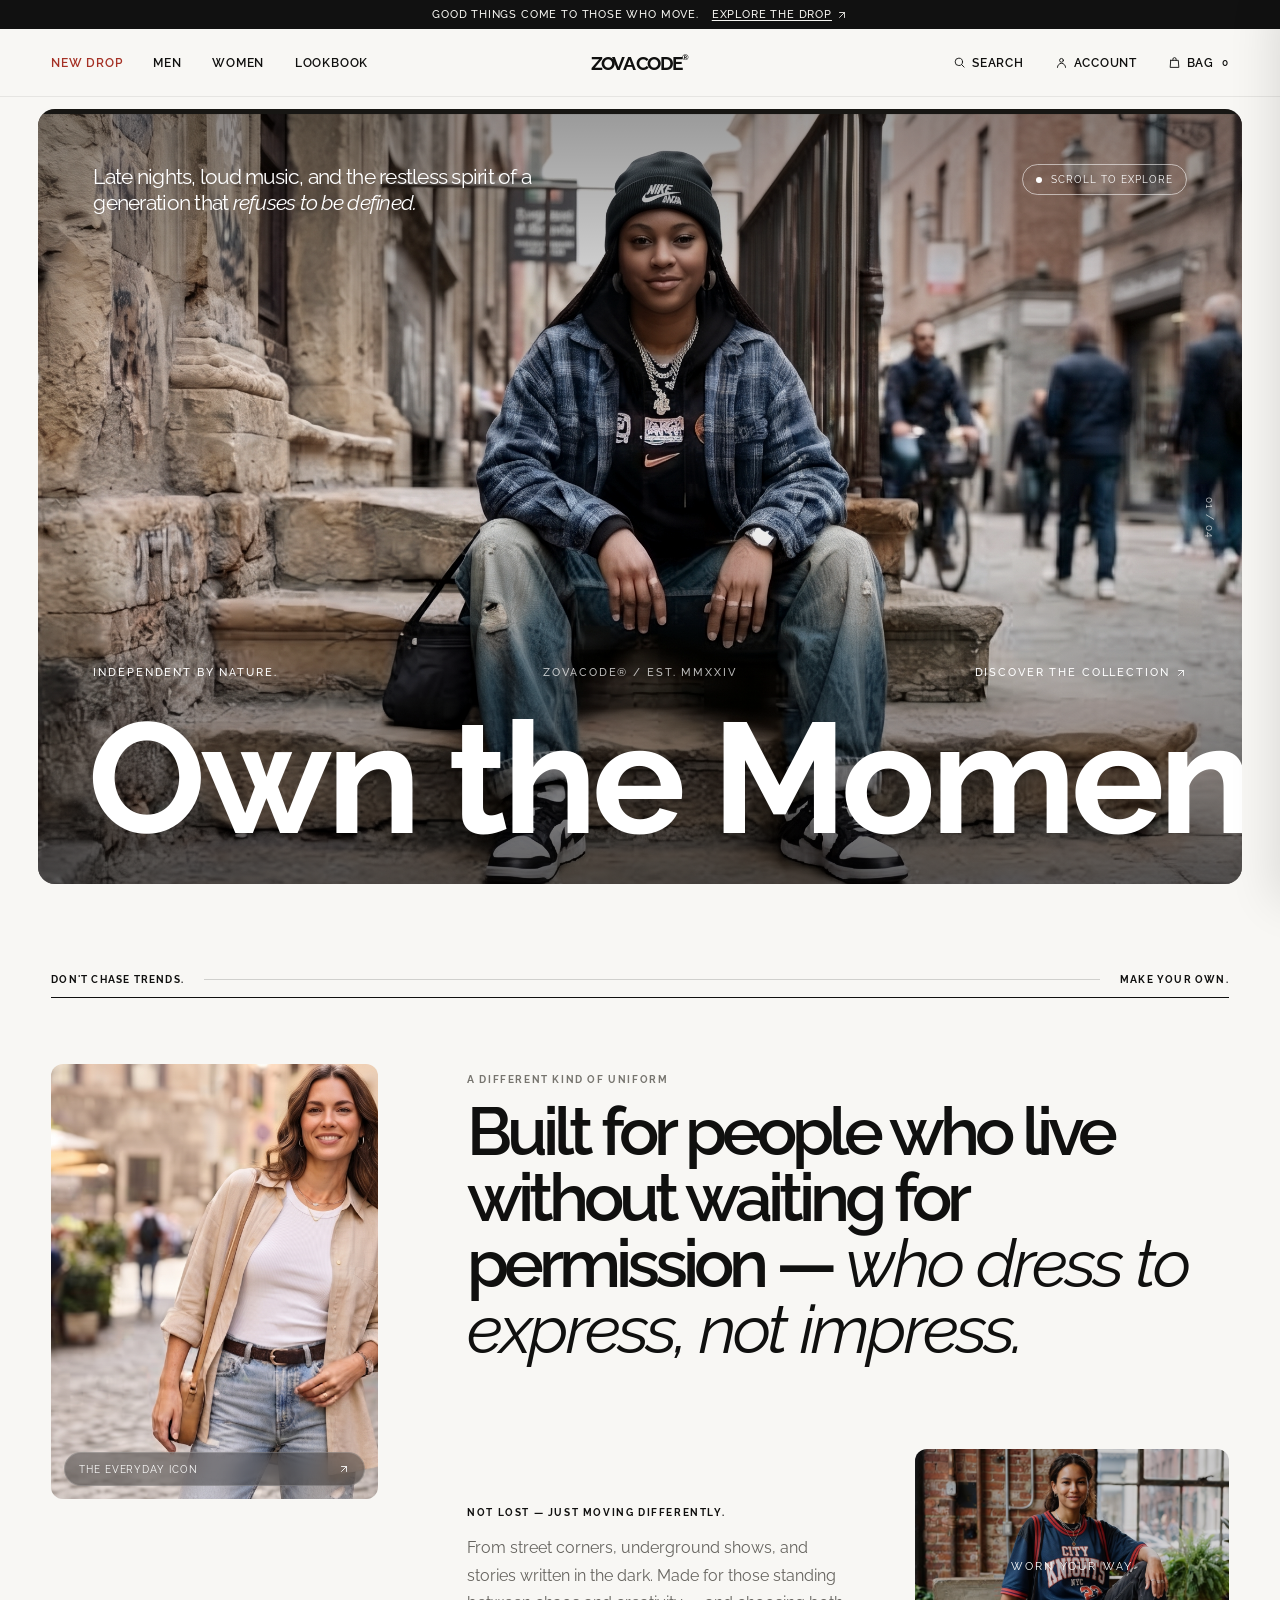
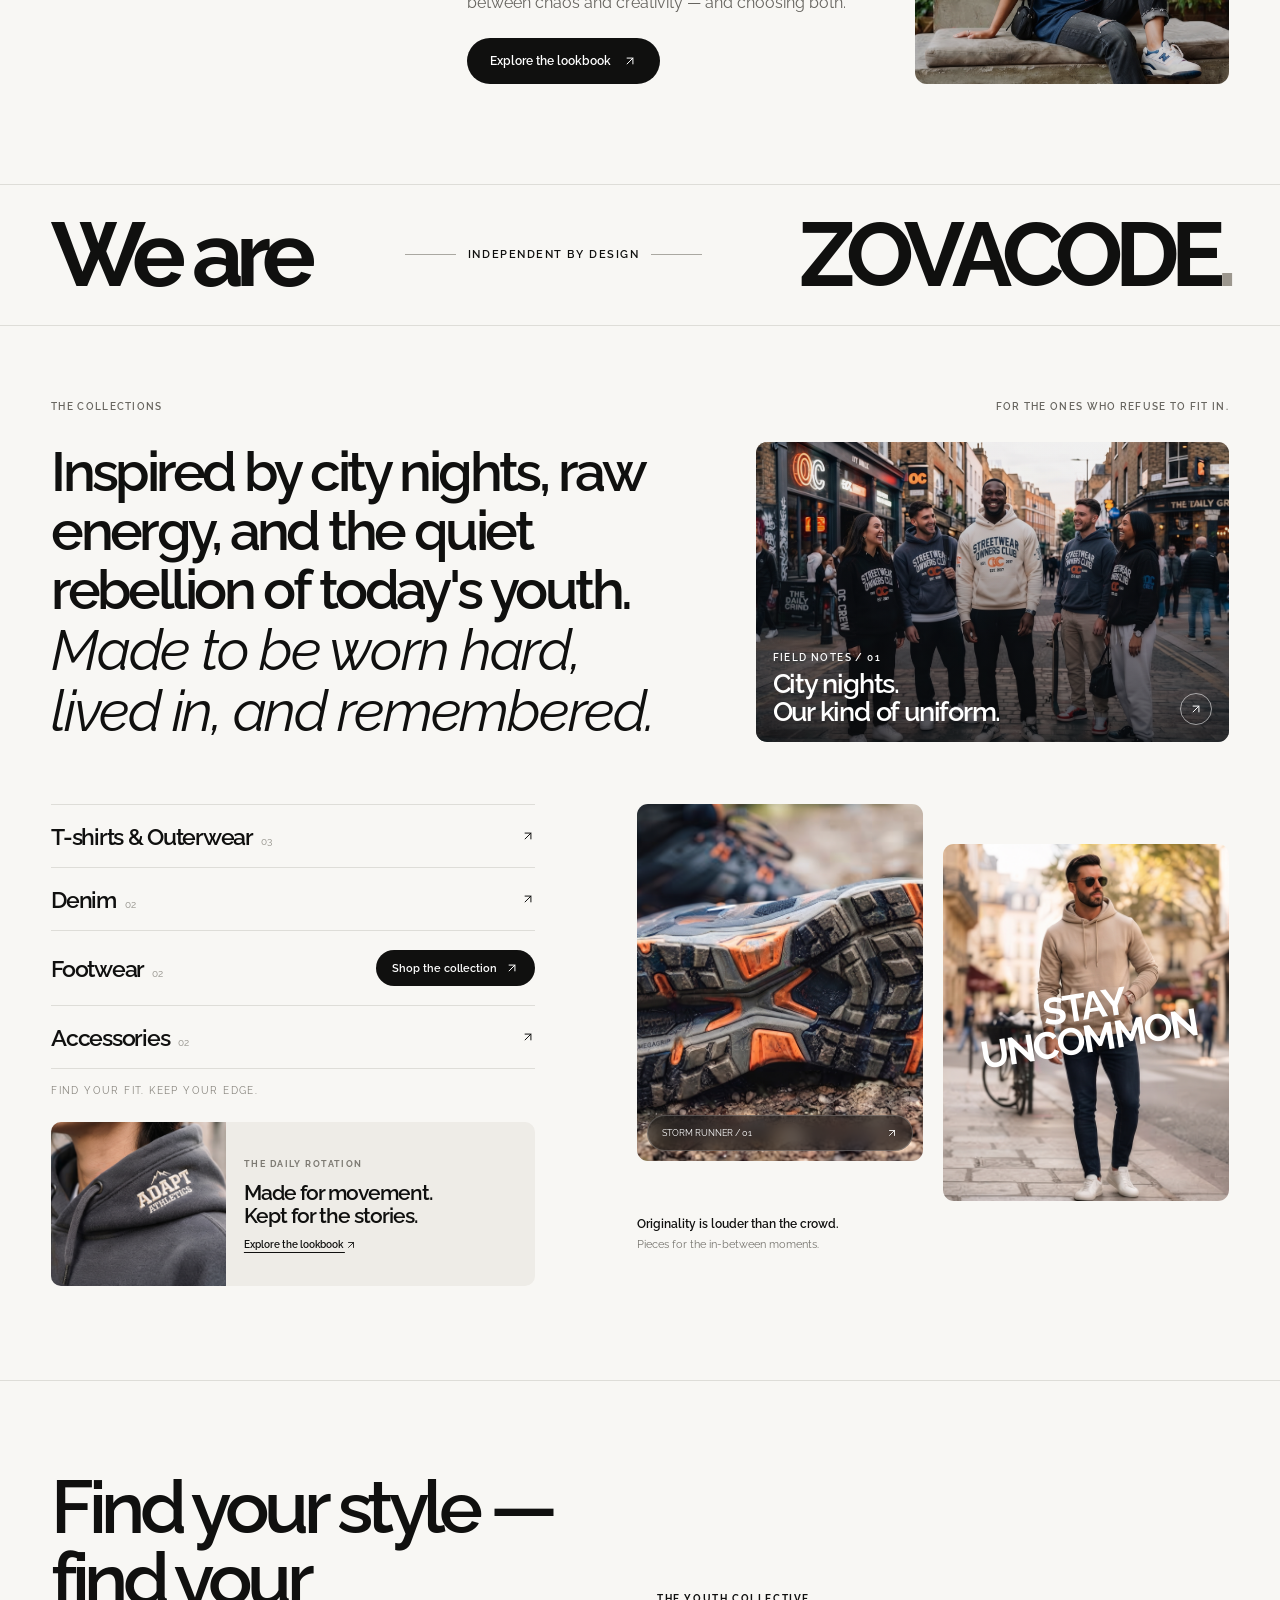
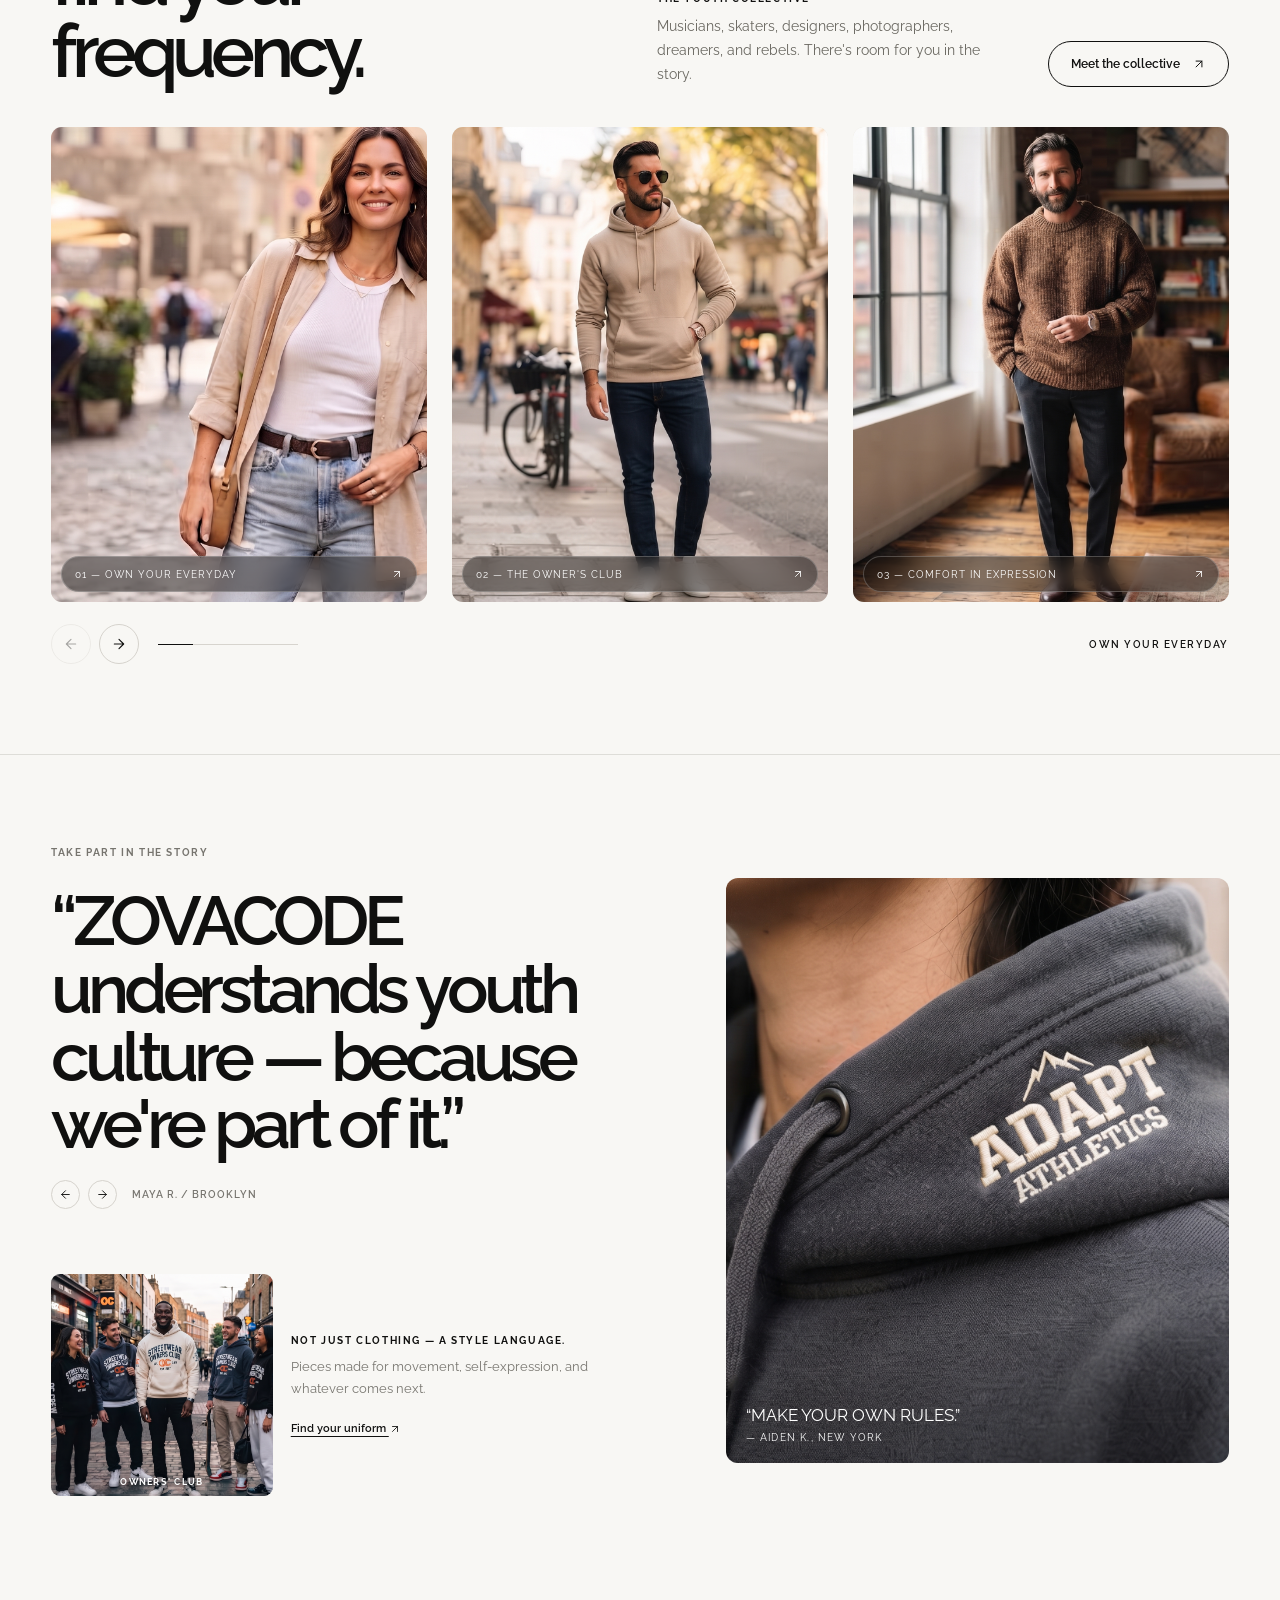
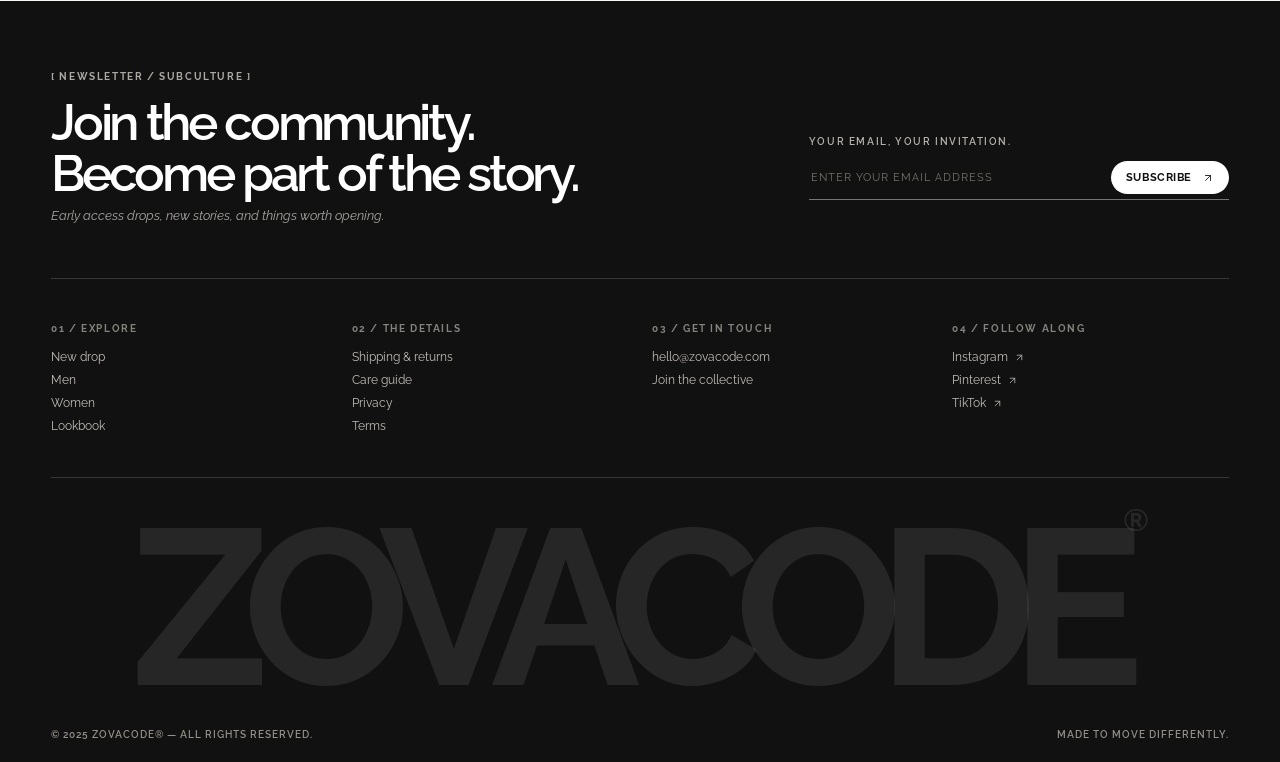
==== commit 4f0c2b32: "Polish product cards and size controls Co-authored-by: Copilot <223556219+Copilot@users.noreply.gith" ====
--- a/index.html
+++ b/index.html
@@ -15,8 +15,8 @@
       href="https://fonts.googleapis.com/css2?family=Raleway:ital,wght@0,400;0,500;0,600;0,700;1,400;1,500;1,600;1,700&display=swap"
       rel="stylesheet"
     />
-    <link rel="stylesheet" href="style.css?v=storefront-readable-type-3" />
-    <script src="app.js?v=separate-collections-2" defer></script>
+    <link rel="stylesheet" href="style.css?v=premium-product-cards-2" />
+    <script src="app.js?v=premium-product-cards-2" defer></script>
   </head>
   <body>
     <svg class="icon-library" aria-hidden="true" focusable="false" xmlns="http://www.w3.org/2000/svg">
--- a/style.css
+++ b/style.css
@@ -251,20 +251,25 @@
 .shop-page-products-heading .eyebrow { margin-bottom: 8px; color: var(--muted); }
 .shop-page-products-heading h2 { font-size: clamp(28px, 4vw, 48px); font-weight: 600; letter-spacing: -.07em; line-height: 1; }
 .shop-page-products-heading > span { padding-bottom: 5px; color: var(--muted); font-size: 8px; font-weight: 600; letter-spacing: .13em; white-space: nowrap; }
-.product-grid.product-grid-page { grid-template-columns: repeat(3, minmax(0, 1fr)); gap: clamp(18px, 2.6vw, 36px); margin-top: 28px; }
-.product-grid-page .product-card { transition: transform .3s var(--ease); }
-.product-grid-page .product-card:hover { transform: translateY(-3px); }
+.product-grid.product-grid-page { grid-template-columns: repeat(3, minmax(0, 1fr)); gap: clamp(20px, 2.8vw, 38px); margin-top: 32px; }
+.product-grid-page .product-card { min-width: 0; padding: 9px 9px 15px; border: 1px solid rgba(16,16,15,.08); border-radius: 14px; background: #fff; box-shadow: 0 8px 26px rgba(16,16,15,.045); transition: transform .35s var(--ease), box-shadow .35s ease, border-color .35s ease; }
+.product-grid-page .product-card:hover { transform: translateY(-4px); border-color: rgba(16,16,15,.14); box-shadow: 0 18px 40px rgba(16,16,15,.1); }
 .product-grid-page .product-image { border-radius: 9px; }
-.product-grid-page .product-tag { top: 11px; left: 11px; padding: 7px 10px; background: rgba(248,247,244,.94); font-size: 8px; letter-spacing: .08em; backdrop-filter: blur(8px); }
-.product-grid-page .product-info { min-height: 42px; align-items: center; padding: 13px 0 10px; font-size: 12px; }
-.product-grid-page .product-info strong { font-weight: 600; letter-spacing: -.02em; }
-.product-grid-page .product-info > span { color: #625f59; font-weight: 500; }
-.product-grid-page .product-buy-row { gap: 9px; }
-.product-grid-page .product-buy-row select { min-height: 43px; padding: 10px 12px; border-color: #d6d3cd; border-radius: 4px; background: var(--paper); cursor: pointer; font-size: 10px; transition: border-color .2s ease, box-shadow .2s ease; }
-.product-grid-page .product-buy-row select:hover { border-color: #aaa69d; }
-.product-grid-page .product-buy-row select:focus-visible { outline: 2px solid rgba(154,110,61,.38); outline-offset: 2px; border-color: #9a6e3d; }
-.product-grid-page .product-buy-row button { min-height: 43px; padding: 0 17px; border-radius: 4px; font-size: 9px; letter-spacing: .02em; transition: background .2s ease, transform .2s ease; }
-.product-grid-page .product-buy-row button:hover { transform: translateY(-1px); }
+.product-grid-page .product-tag { top: 13px; left: 13px; padding: 8px 11px; border: 1px solid rgba(16,16,15,.06); background: rgba(248,247,244,.92); box-shadow: 0 4px 16px rgba(16,16,15,.08); font-size: 9px; letter-spacing: .1em; backdrop-filter: blur(10px); }
+.product-grid-page .product-info { min-height: 76px; align-items: flex-start; padding: 15px 4px 13px; font-size: 14px; }
+.product-grid-page .product-copy { gap: 5px; }
+.product-grid-page .product-category { font-size: 9px; letter-spacing: .13em; }
+.product-grid-page .product-info strong { font-size: 16px; font-weight: 600; letter-spacing: -.035em; line-height: 1.25; }
+.product-grid-page .product-info > .product-price { padding-top: 1px; color: #5f5b54; font-size: 14px; font-weight: 600; }
+.product-grid-page .product-buy-row { gap: 10px; }
+.product-grid-page .product-size-control select { min-height: 49px; padding: 11px 38px 11px 14px; border-color: #dedbd4; border-radius: 8px; background-color: #f8f7f4; color: #292824; cursor: pointer; font-size: 12px; transition: border-color .2s ease, box-shadow .2s ease, background-color .2s ease; }
+.product-grid-page .product-size-control select:hover { border-color: #bcb6aa; background-color: #fff; }
+.product-grid-page .product-size-control select:focus-visible { outline: 2px solid rgba(154,110,61,.32); outline-offset: 2px; border-color: #9a6e3d; }
+.product-grid-page .product-size-control select option { background: #f8f7f4; color: #10100f; }
+.product-grid-page .product-buy-row button { min-height: 49px; justify-content: center; gap: 10px; padding: 0 16px; border-radius: 8px; background: #171715; font-size: 10px; letter-spacing: .07em; text-transform: uppercase; transition: background .25s ease, transform .25s ease; }
+.product-grid-page .product-buy-row button .icon-arrow { width: 14px; height: 14px; transition: transform .25s ease; }
+.product-grid-page .product-buy-row button:hover { transform: translateY(-1px); background: #755c3f; }
+.product-grid-page .product-buy-row button:hover .icon-arrow { transform: translate(2px,-2px); }
 .lookbook { padding-top: 90px; padding-bottom: 90px; border-bottom: 1px solid var(--line); }
 .lookbook-heading { display: grid; grid-template-columns: 1fr 1fr; gap: 34px; align-items: end; margin-bottom: 40px; }
 .lookbook-heading h2 { font-size: clamp(36px, 5.8vw, 74px); font-weight: 600; line-height: .97; letter-spacing: -.075em; }
@@ -382,11 +387,15 @@
 .product-card:hover .product-image img { transform: scale(1.04); }
 .product-tag { position: absolute; top: 8px; left: 8px; padding: 6px 8px; border-radius: 30px; background: rgba(248,247,244,.9); font-size: 8px; font-weight: 600; letter-spacing: .08em; text-transform: uppercase; }
 .product-info { display: flex; justify-content: space-between; gap: 8px; padding: 9px 0 7px; font-size: 10px; }
+.product-copy { display: grid; min-width: 0; gap: 3px; }
+.product-category { color: #8b877f; font-size: 8px; font-weight: 600; letter-spacing: .1em; text-transform: uppercase; }
 .product-info strong { font-weight: 600; }
-.product-info span { flex-shrink: 0; }
+.product-info .product-price { flex-shrink: 0; }
 .product-buy-row { display: flex; gap: 7px; }
-.product-buy-row select { min-width: 0; flex: 1; padding: 8px; border: 1px solid var(--line); border-radius: 3px; background: transparent; font-size: 10px; }
-.product-buy-row button { padding: 0 12px; border: 0; border-radius: 3px; background: var(--ink); color: white; cursor: pointer; font-size: 9px; font-weight: 600; }
+.product-size-control { position: relative; min-width: 0; flex: 1; }
+.product-size-control::after { position: absolute; top: 50%; right: 15px; width: 8px; height: 8px; transform: translateY(-70%) rotate(45deg); border-right: 1.5px solid #77756f; border-bottom: 1.5px solid #77756f; content: ""; pointer-events: none; }
+.product-buy-row select { width: 100%; min-width: 0; padding: 8px 32px 8px 10px; appearance: none; border: 1px solid var(--line); border-radius: 5px; background: #fff; color: var(--ink); font-size: 11px; }
+.product-buy-row button { display: inline-flex; flex: 0 0 auto; align-items: center; padding: 0 12px; border: 0; border-radius: 5px; background: var(--ink); color: white; cursor: pointer; font-size: 10px; font-weight: 600; }
 .product-buy-row button:hover { background: #383735; }
 .search-box { width: 100%; margin: 15px 0 4px; padding: 15px 0; border: 0; border-bottom: 1px solid var(--ink); border-radius: 0; background: transparent; font-size: 16px; }
 .search-results { display: grid; gap: 4px; margin-top: 18px; }
@@ -513,10 +522,10 @@
   .shop-page-image { aspect-ratio: 4 / 3.5; }
   .shop-page-products { margin-top: 76px; }
   .product-grid.product-grid-page { grid-template-columns: minmax(0, 1fr); gap: 32px; }
-  .product-grid-page .product-info { min-height: 40px; font-size: 12px; }
+  .product-grid-page .product-info { min-height: 76px; font-size: 14px; }
   .product-grid-page .product-buy-row { gap: 9px; }
-  .product-grid-page .product-buy-row select { min-height: 44px; padding: 10px 12px; font-size: 10px; }
-  .product-grid-page .product-buy-row button { min-height: 44px; padding: 0 18px; font-size: 9px; }
+  .product-grid-page .product-size-control select { min-height: 48px; padding: 11px 36px 11px 13px; font-size: 12px; }
+  .product-grid-page .product-buy-row button { min-height: 48px; padding: 0 16px; font-size: 10px; }
   .lookbook { padding-top: 58px; padding-bottom: 59px; }
   .lookbook-heading { grid-template-columns: 1fr; gap: 17px; margin-bottom: 24px; }
   .lookbook-heading h2 { font-size: clamp(40px, 10vw, 58px); }
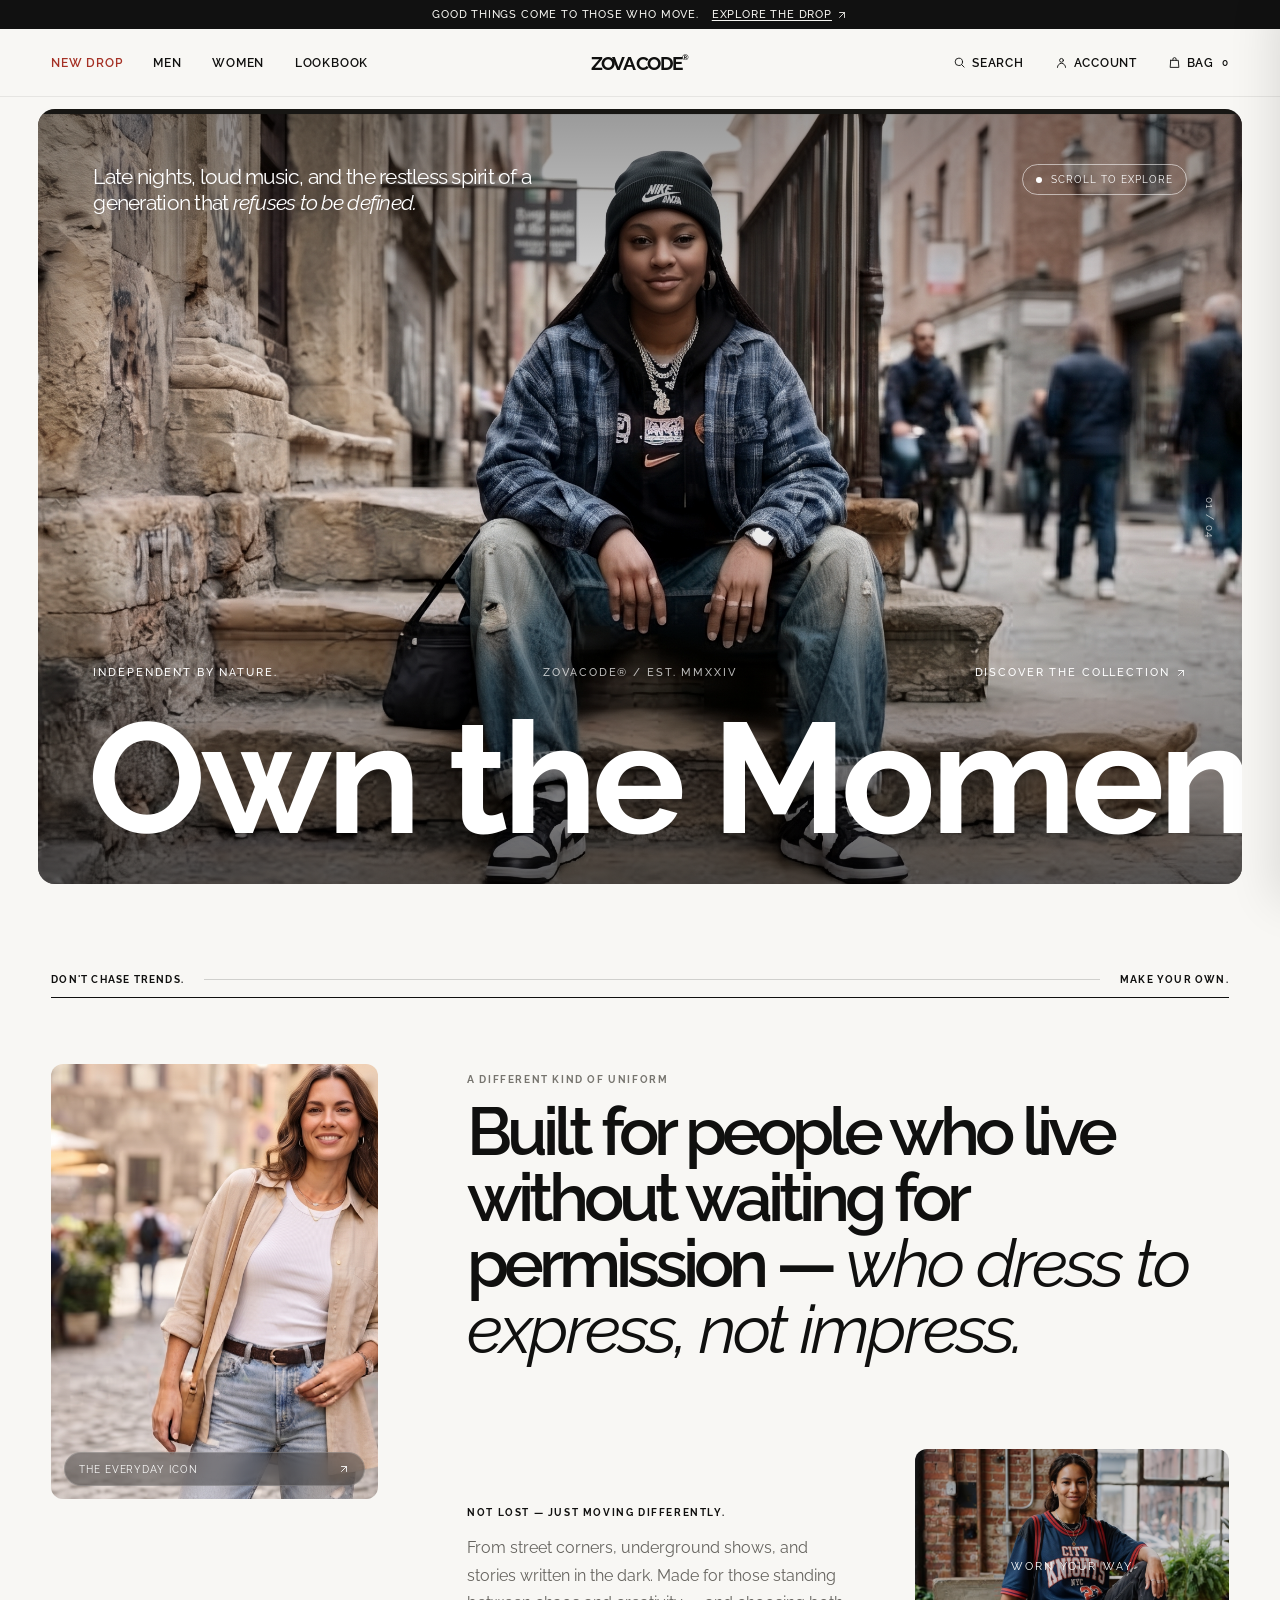
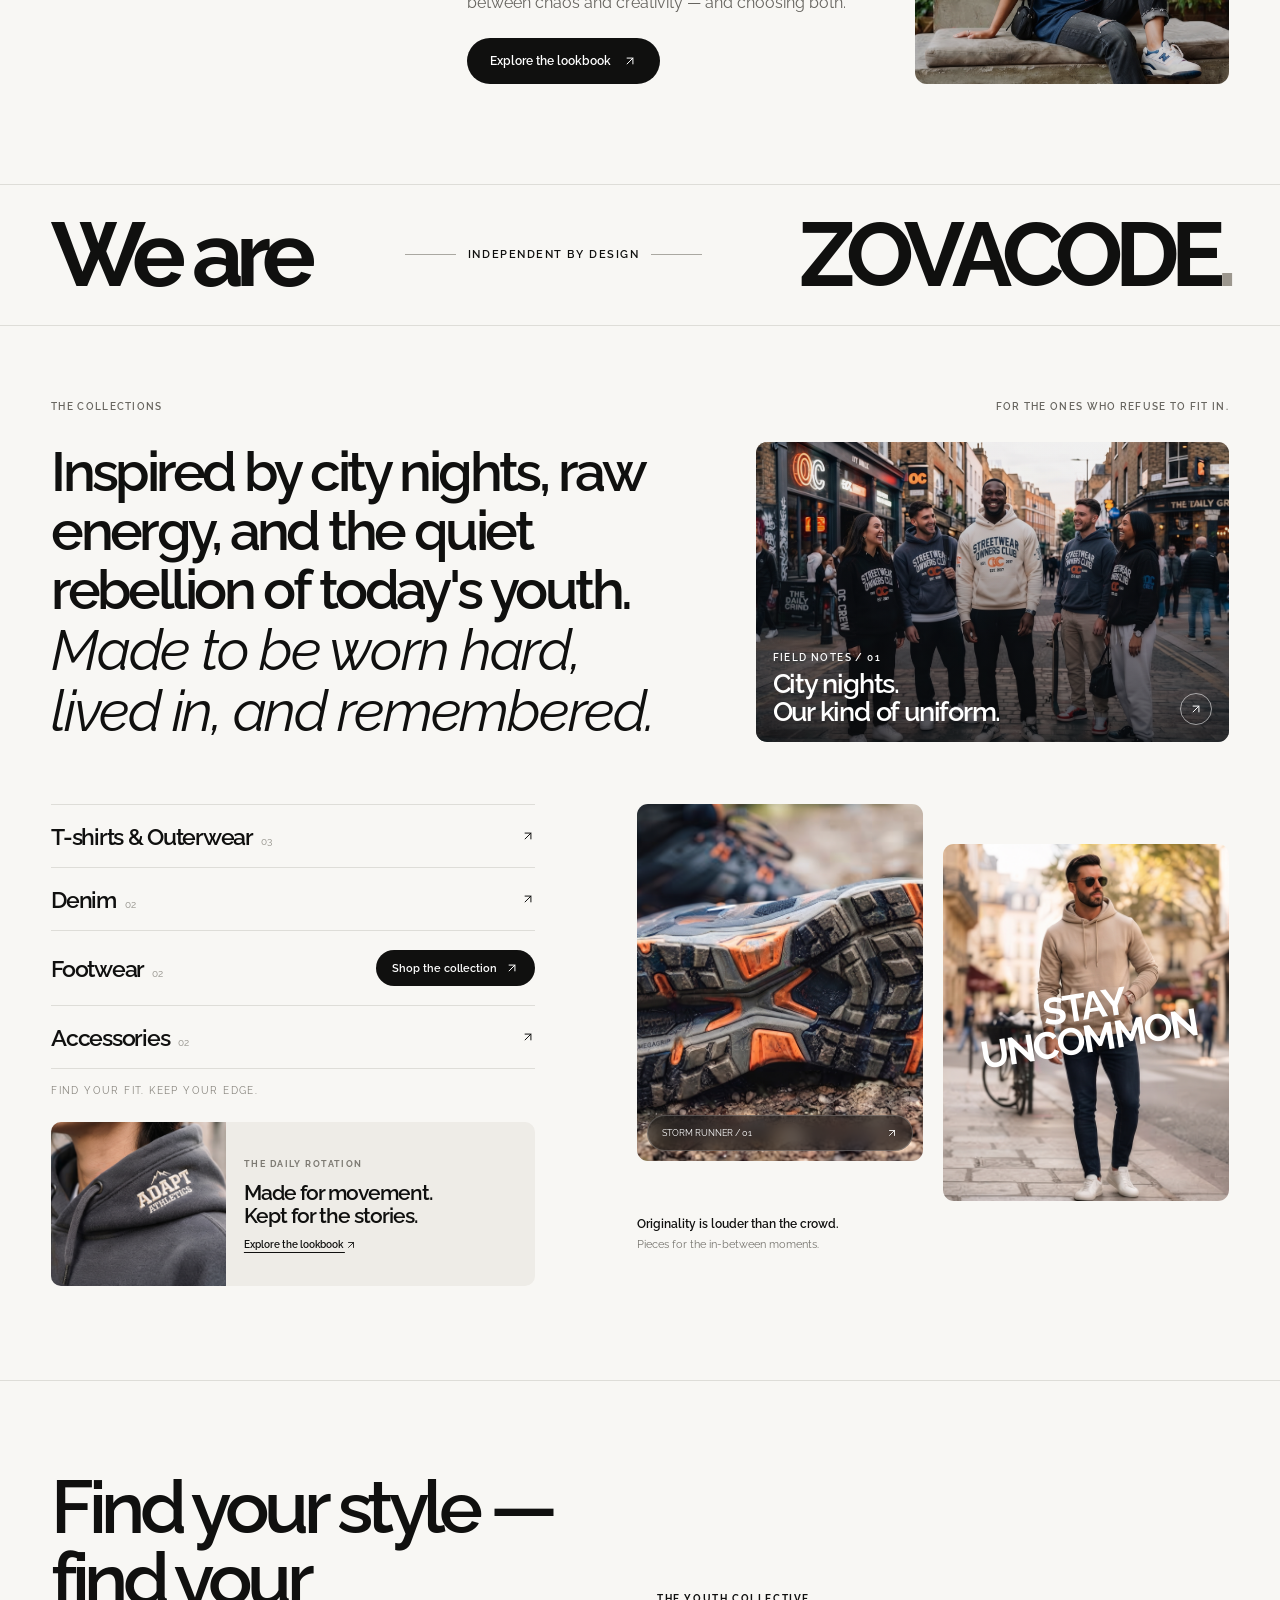
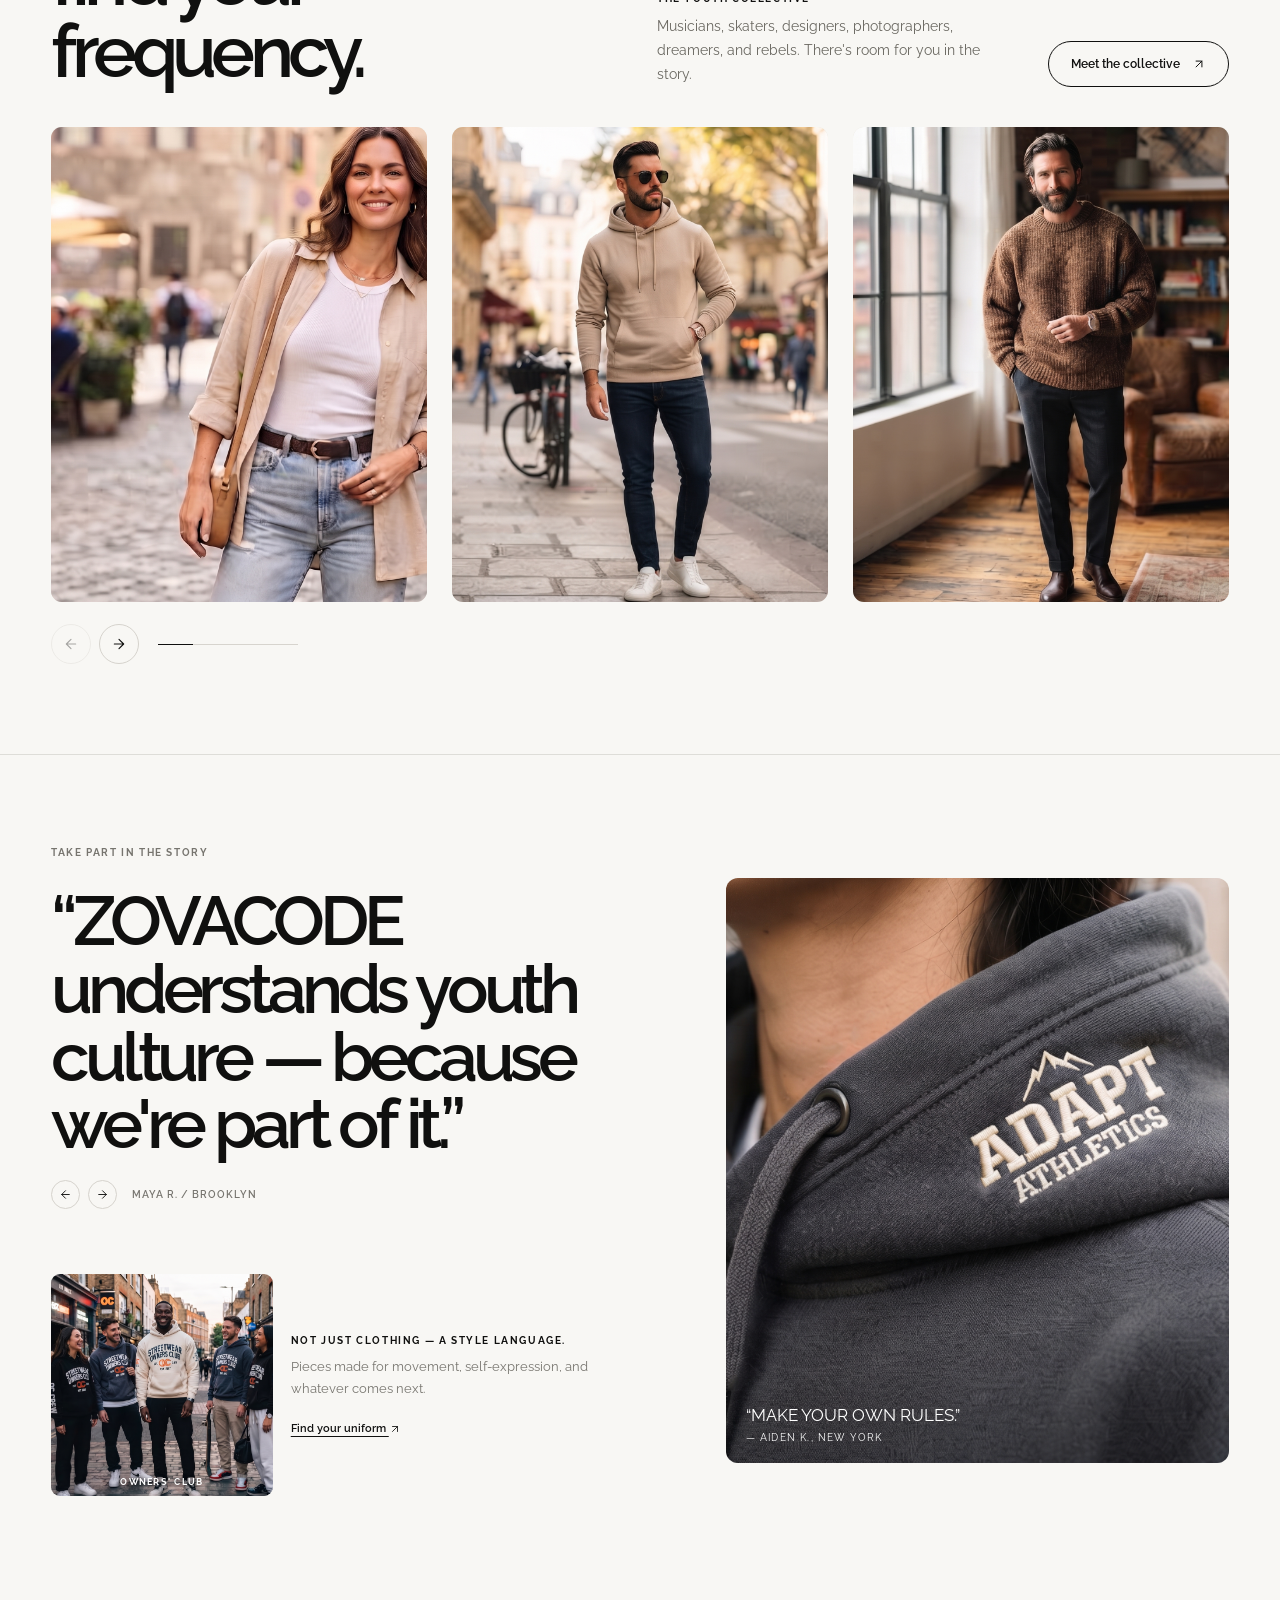
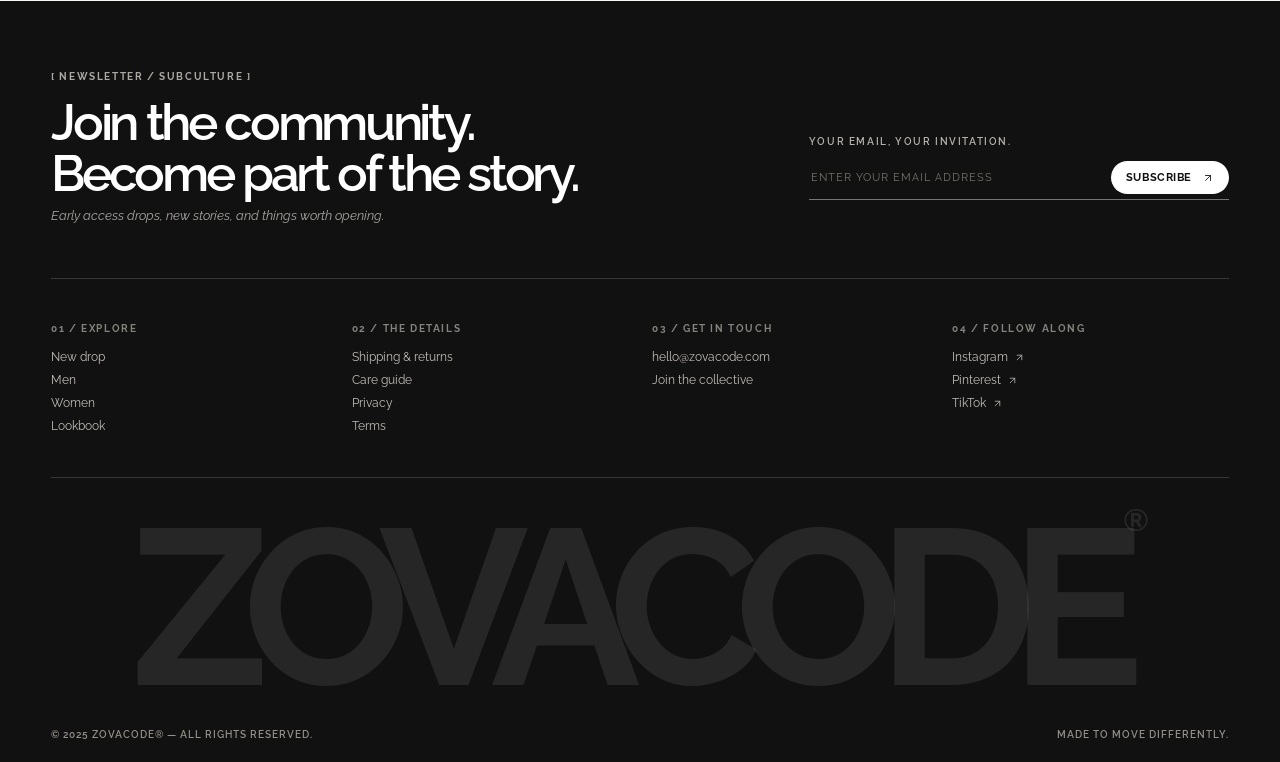
==== commit 8179f92d: "Smooth the lookbook slider transitions Co-authored-by: Copilot <223556219+Copilot@users.noreply.gith" ====
--- a/index.html
+++ b/index.html
@@ -15,8 +15,8 @@
       href="https://fonts.googleapis.com/css2?family=Raleway:ital,wght@0,400;0,500;0,600;0,700;1,400;1,500;1,600;1,700&display=swap"
       rel="stylesheet"
     />
-    <link rel="stylesheet" href="style.css?v=premium-product-cards-2" />
-    <script src="app.js?v=premium-product-cards-2" defer></script>
+    <link rel="stylesheet" href="style.css?v=lookbook-smooth-scroll-1" />
+    <script src="app.js?v=lookbook-smooth-scroll-1" defer></script>
   </head>
   <body>
     <svg class="icon-library" aria-hidden="true" focusable="false" xmlns="http://www.w3.org/2000/svg">
--- a/style.css
+++ b/style.css
@@ -277,7 +277,7 @@
 .lookbook-intro > div { max-width: 360px; }
 .lookbook-intro .eyebrow { margin-bottom: 9px; }
 .lookbook-intro > div > p:last-child { color: #696760; font-size: 14px; line-height: 1.7; }
-.lookbook-grid { --lookbook-gap: clamp(12px, 2vw, 28px); display: flex; gap: var(--lookbook-gap); overflow-x: auto; overscroll-behavior-x: contain; scroll-snap-type: x mandatory; scrollbar-width: none; }
+.lookbook-grid { --lookbook-gap: clamp(12px, 2vw, 28px); display: flex; gap: var(--lookbook-gap); overflow-x: auto; overscroll-behavior-x: contain; scroll-behavior: smooth; scroll-snap-type: x mandatory; scrollbar-width: none; }
 .lookbook-grid::-webkit-scrollbar { display: none; }
 .look-card { position: relative; flex: 0 0 calc((100% - var(--lookbook-gap) - var(--lookbook-gap)) / 3); overflow: hidden; aspect-ratio: 3 / 3.8; border-radius: 11px; background: #e8e4dc; scroll-snap-align: start; }
 .look-card img { position: absolute; inset: 0; }
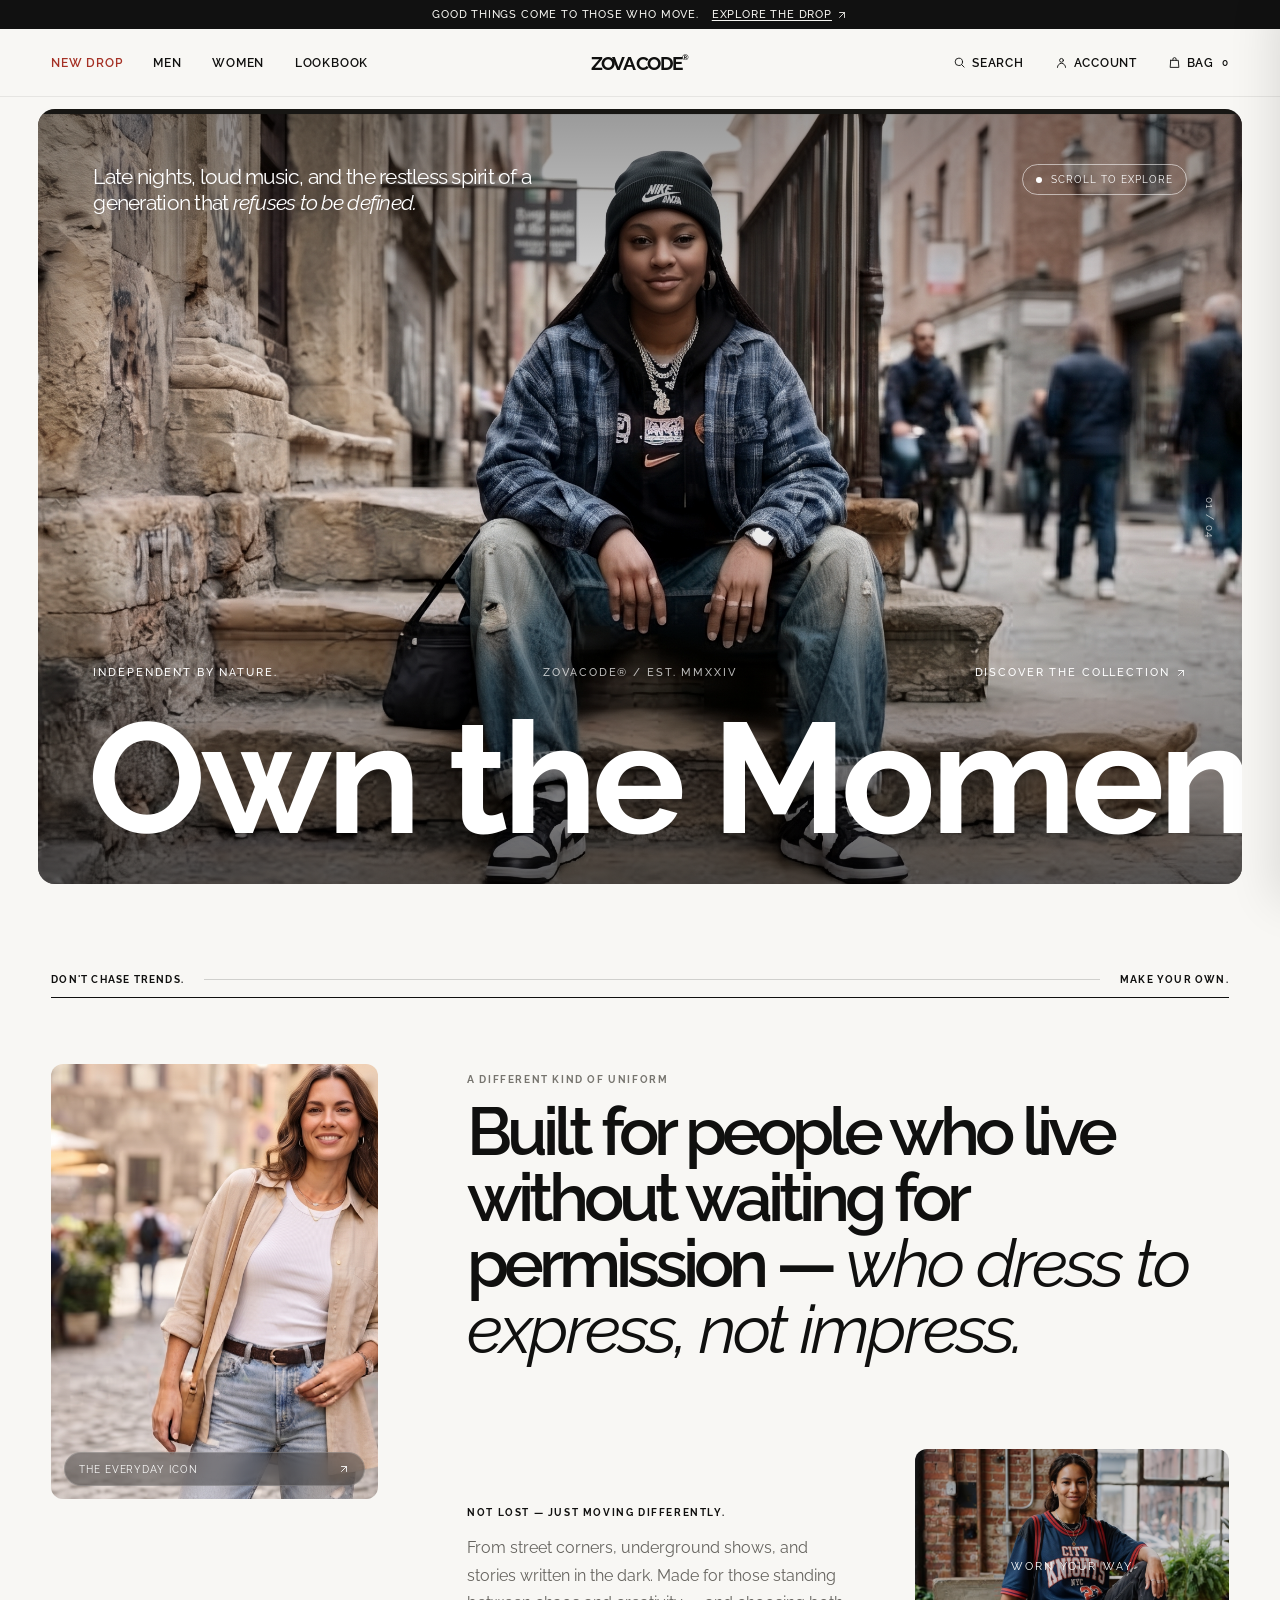
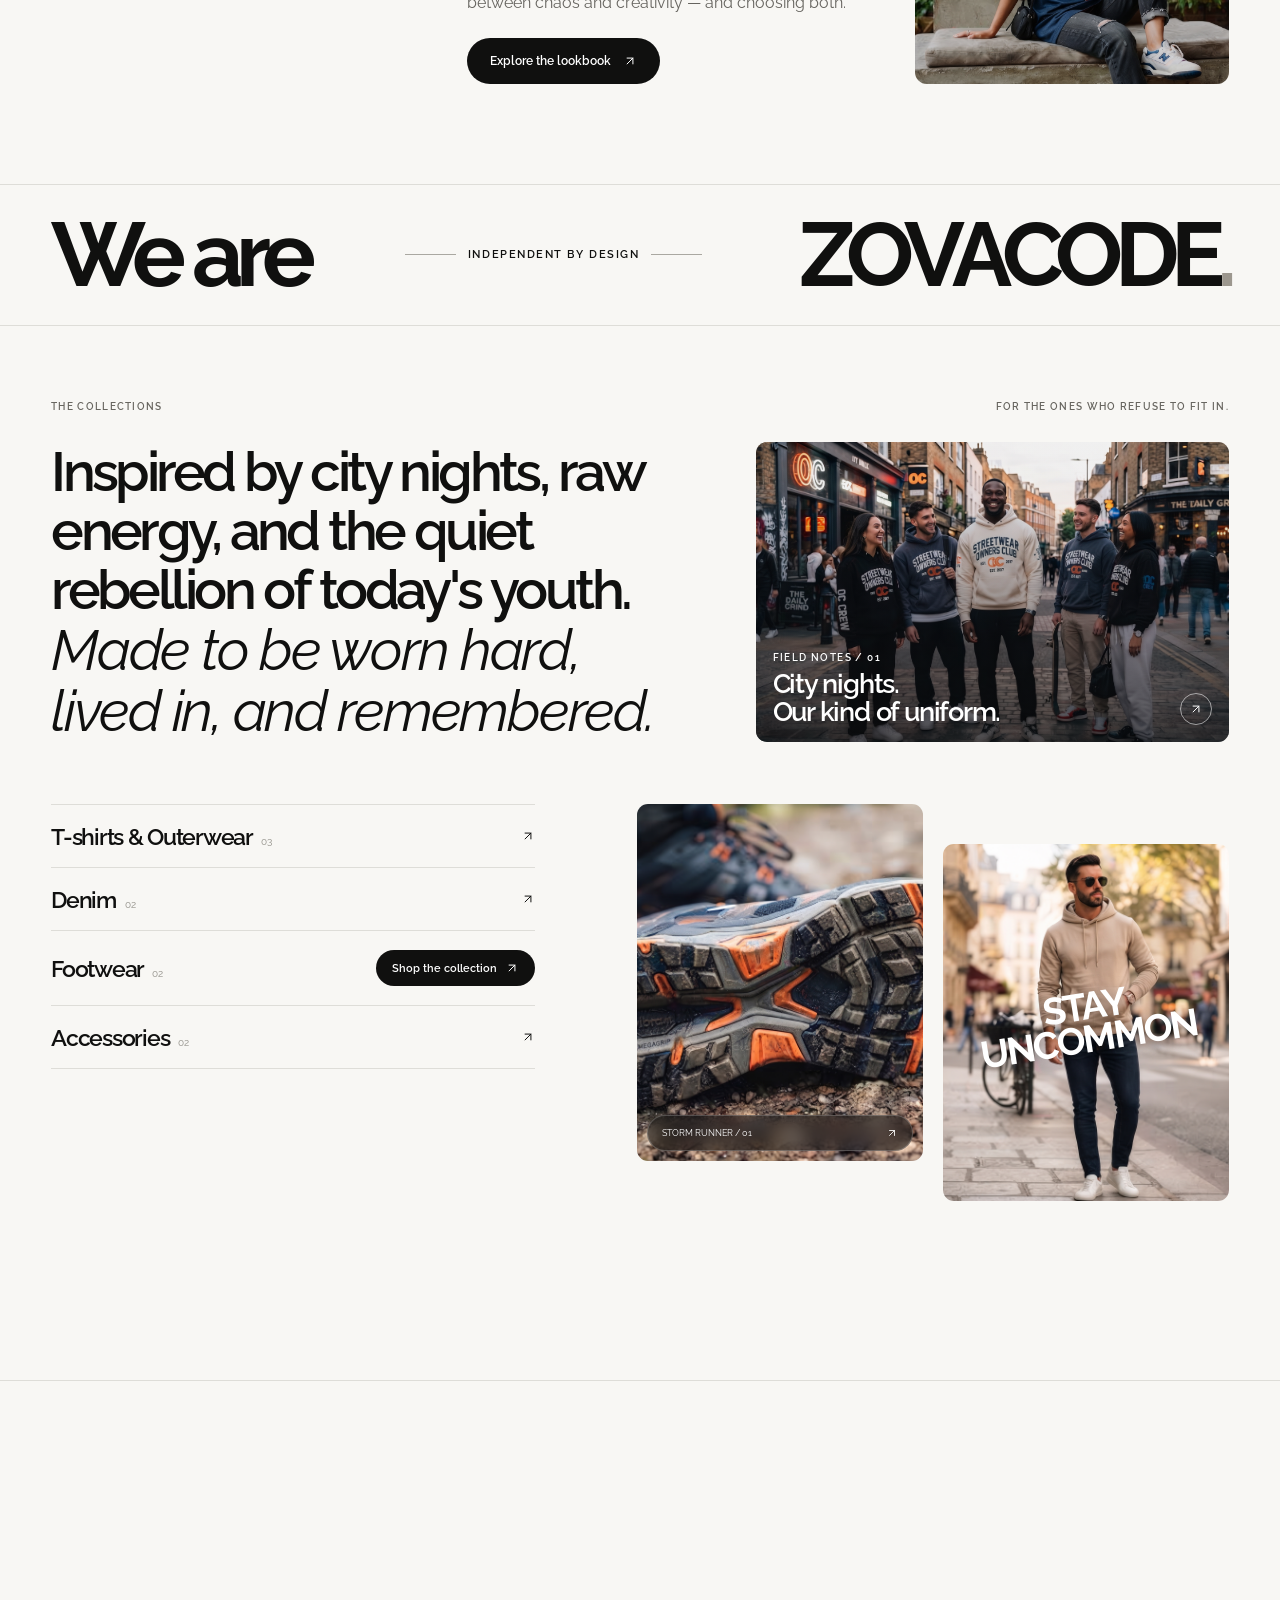
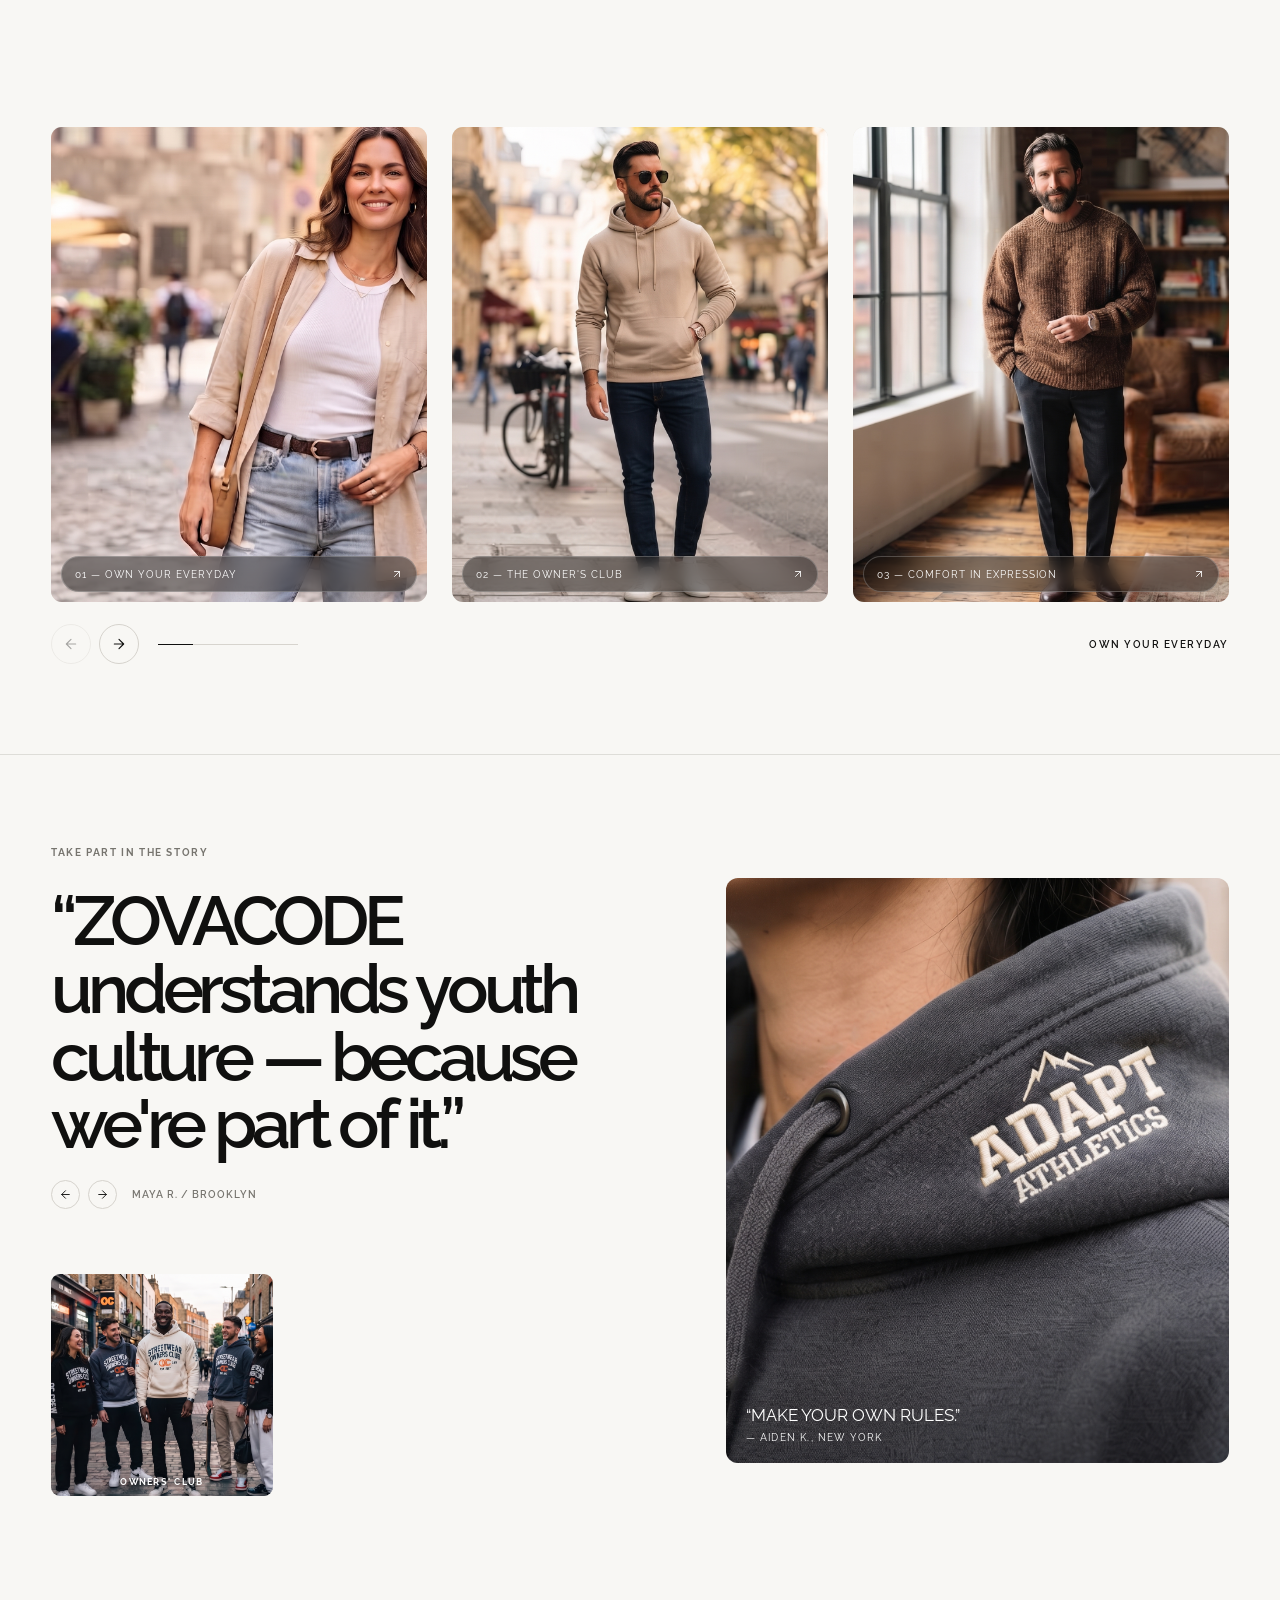
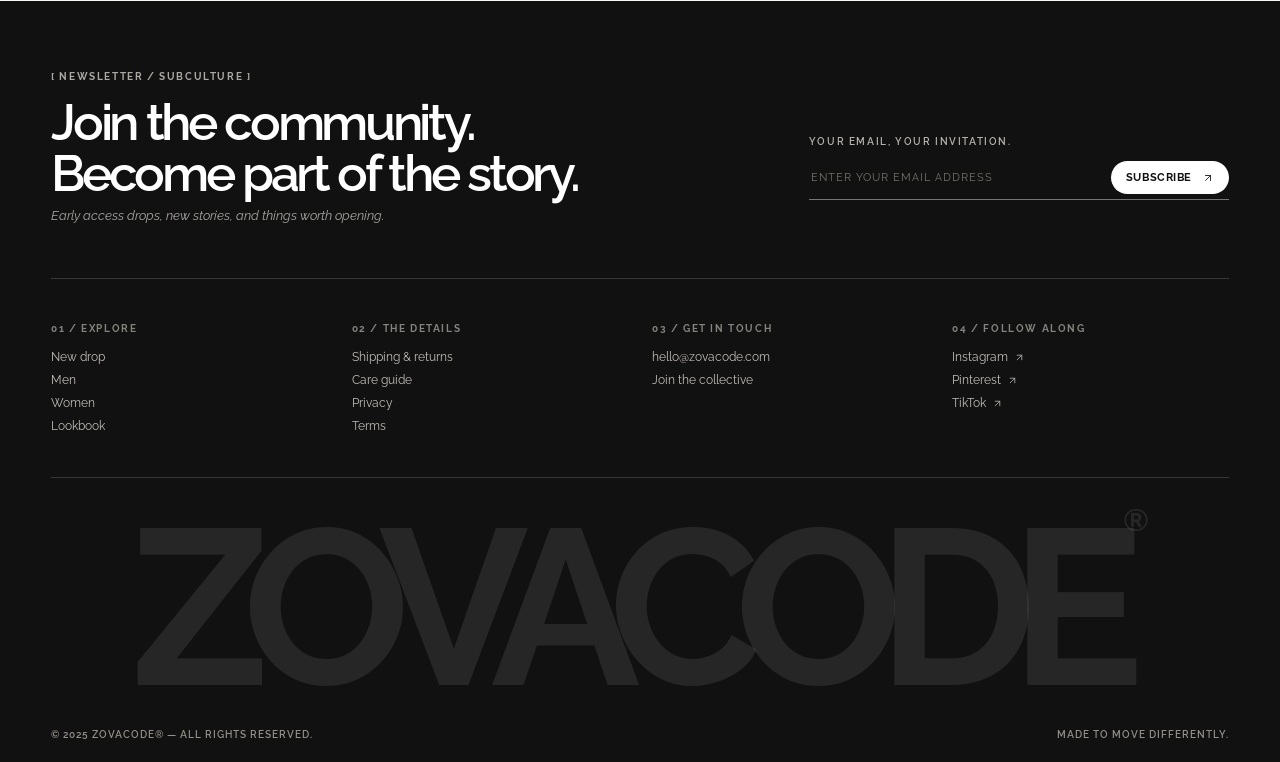
==== commit 3629d64a: "Add scroll-triggered reveal animations Co-authored-by: Copilot <223556219+Copilot@users.noreply.gith" ====
--- a/index.html
+++ b/index.html
@@ -15,8 +15,8 @@
       href="https://fonts.googleapis.com/css2?family=Raleway:ital,wght@0,400;0,500;0,600;0,700;1,400;1,500;1,600;1,700&display=swap"
       rel="stylesheet"
     />
-    <link rel="stylesheet" href="style.css?v=lookbook-smooth-scroll-1" />
-    <script src="app.js?v=lookbook-smooth-scroll-1" defer></script>
+    <link rel="stylesheet" href="style.css?v=scroll-reveal-1" />
+    <script src="app.js?v=scroll-reveal-1" defer></script>
   </head>
   <body>
     <svg class="icon-library" aria-hidden="true" focusable="false" xmlns="http://www.w3.org/2000/svg">
@@ -97,7 +97,7 @@
             />
             <figcaption class="image-caption"><span>THE EVERYDAY ICON</span><svg class="icon icon-arrow" aria-hidden="true"><use href="#icon-arrow-up-right" /></svg></figcaption>
           </figure>
-          <div class="manifesto-copy reveal">
+          <div class="manifesto-copy">
             <p class="eyebrow">A DIFFERENT KIND OF UNIFORM</p>
             <h2>Built for <span class="word-hover-image" tabindex="0"><span class="word-hover-label">people</span><span class="word-hover-card" aria-hidden="true"><img src="assets/manifesto-knit.jpg" alt="" /><span>WORN YOUR WAY</span></span></span> who live without waiting for <span class="word-hover-image word-hover-image-permission" tabindex="0"><span class="word-hover-label">permission</span><span class="word-hover-card" aria-hidden="true"><img src="assets/city-look.jpg" alt="" /><span>MOVE DIFFERENTLY</span></span></span> — <em>who dress to express, not <span class="word-hover-image word-hover-image-impress" tabindex="0"><span class="word-hover-label">impress</span><span class="word-hover-card" aria-hidden="true"><img src="assets/manifesto-streetwear.jpg" alt="" /><span>MAKE IT YOURS</span></span></span>.</em></h2>
             <div class="manifesto-bottom">
--- a/style.css
+++ b/style.css
@@ -415,6 +415,8 @@
 
 .reveal { opacity: 0; transform: translateY(22px); transition: opacity .7s ease, transform .7s var(--ease); }
 .reveal.is-revealed { opacity: 1; transform: translateY(0); }
+.reveal-media { transform: translateY(18px) scale(.985); transition: opacity .8s ease, transform .8s var(--ease); }
+.reveal-media.is-revealed { transform: translateY(0) scale(1); }
 .collection-stamp.reveal { opacity: 0; transform: translate(-50%,-50%) rotate(-9deg) translateY(22px); transition: opacity .7s ease, transform .7s var(--ease); }
 .collection-stamp.reveal.is-revealed { opacity: 1; transform: translate(-50%,-50%) rotate(-9deg); }
 @keyframes pulse { 50% { opacity: .35; transform: scale(.75); } }
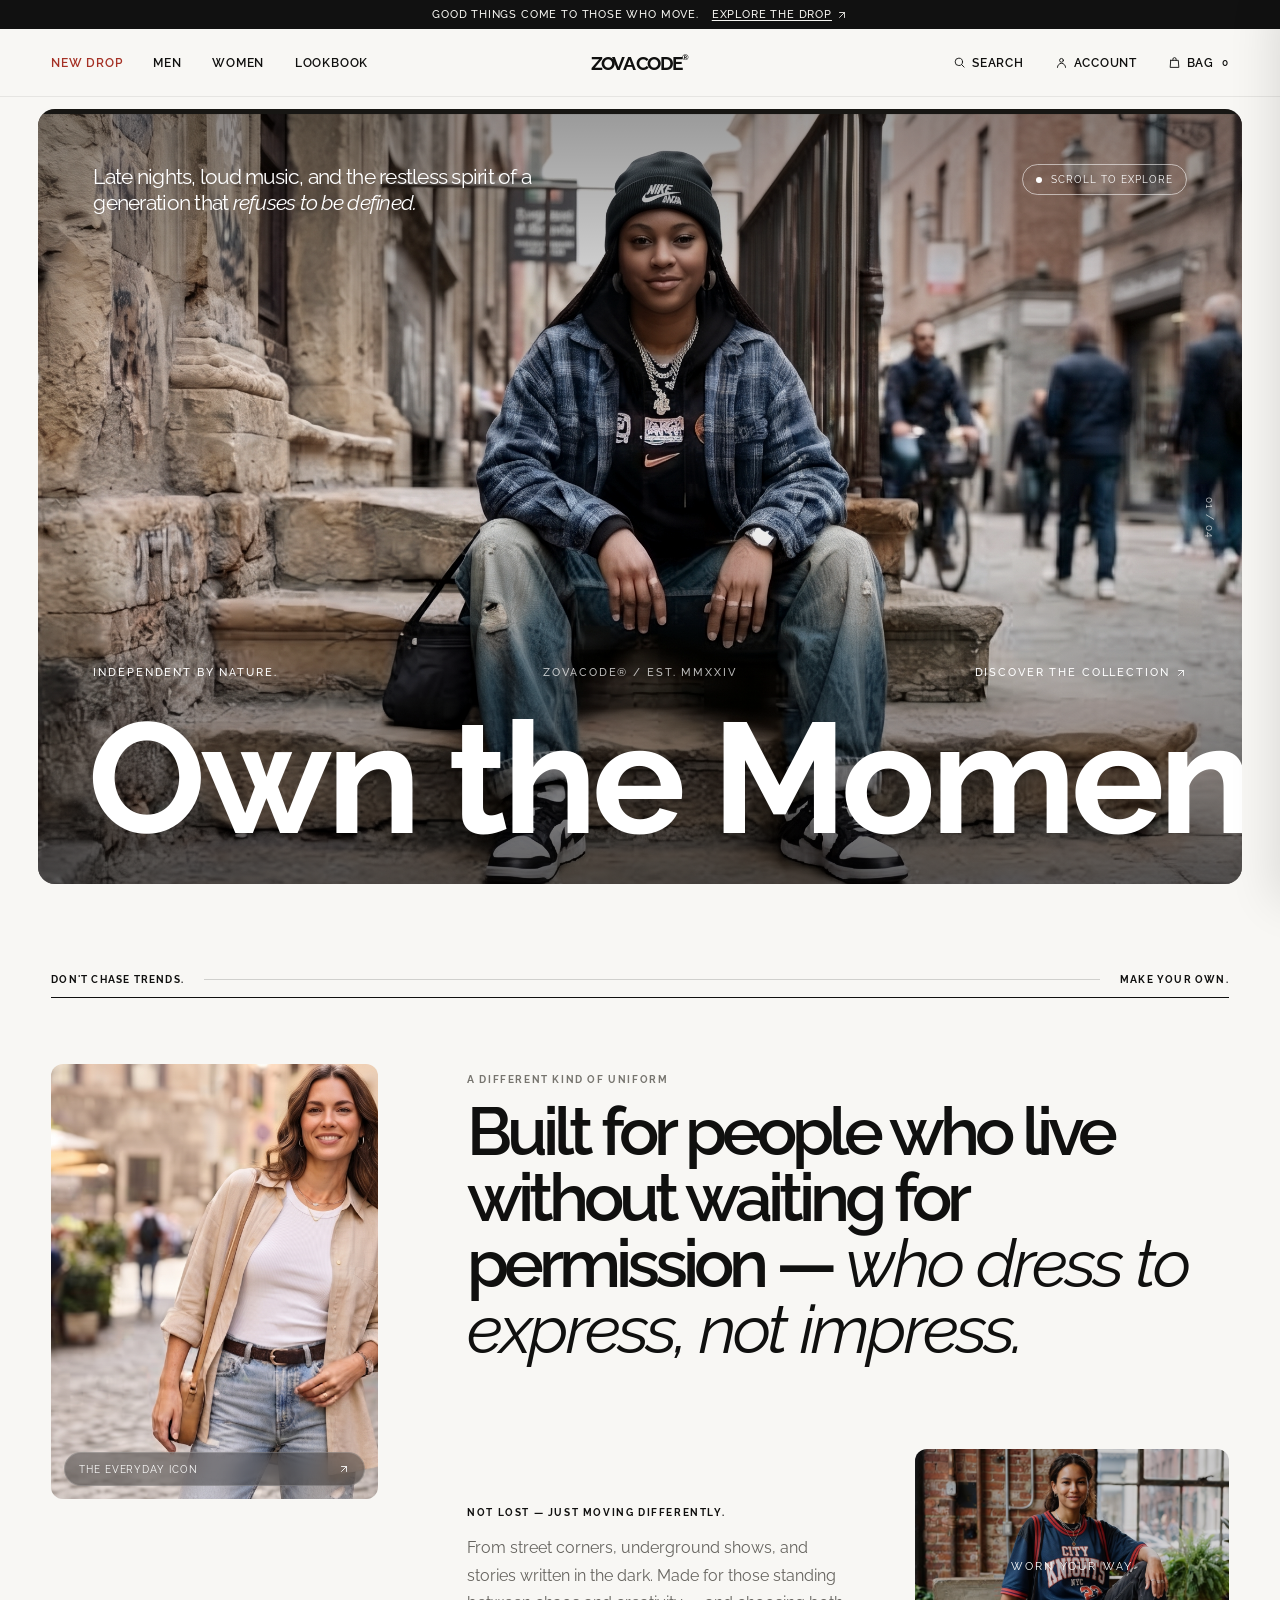
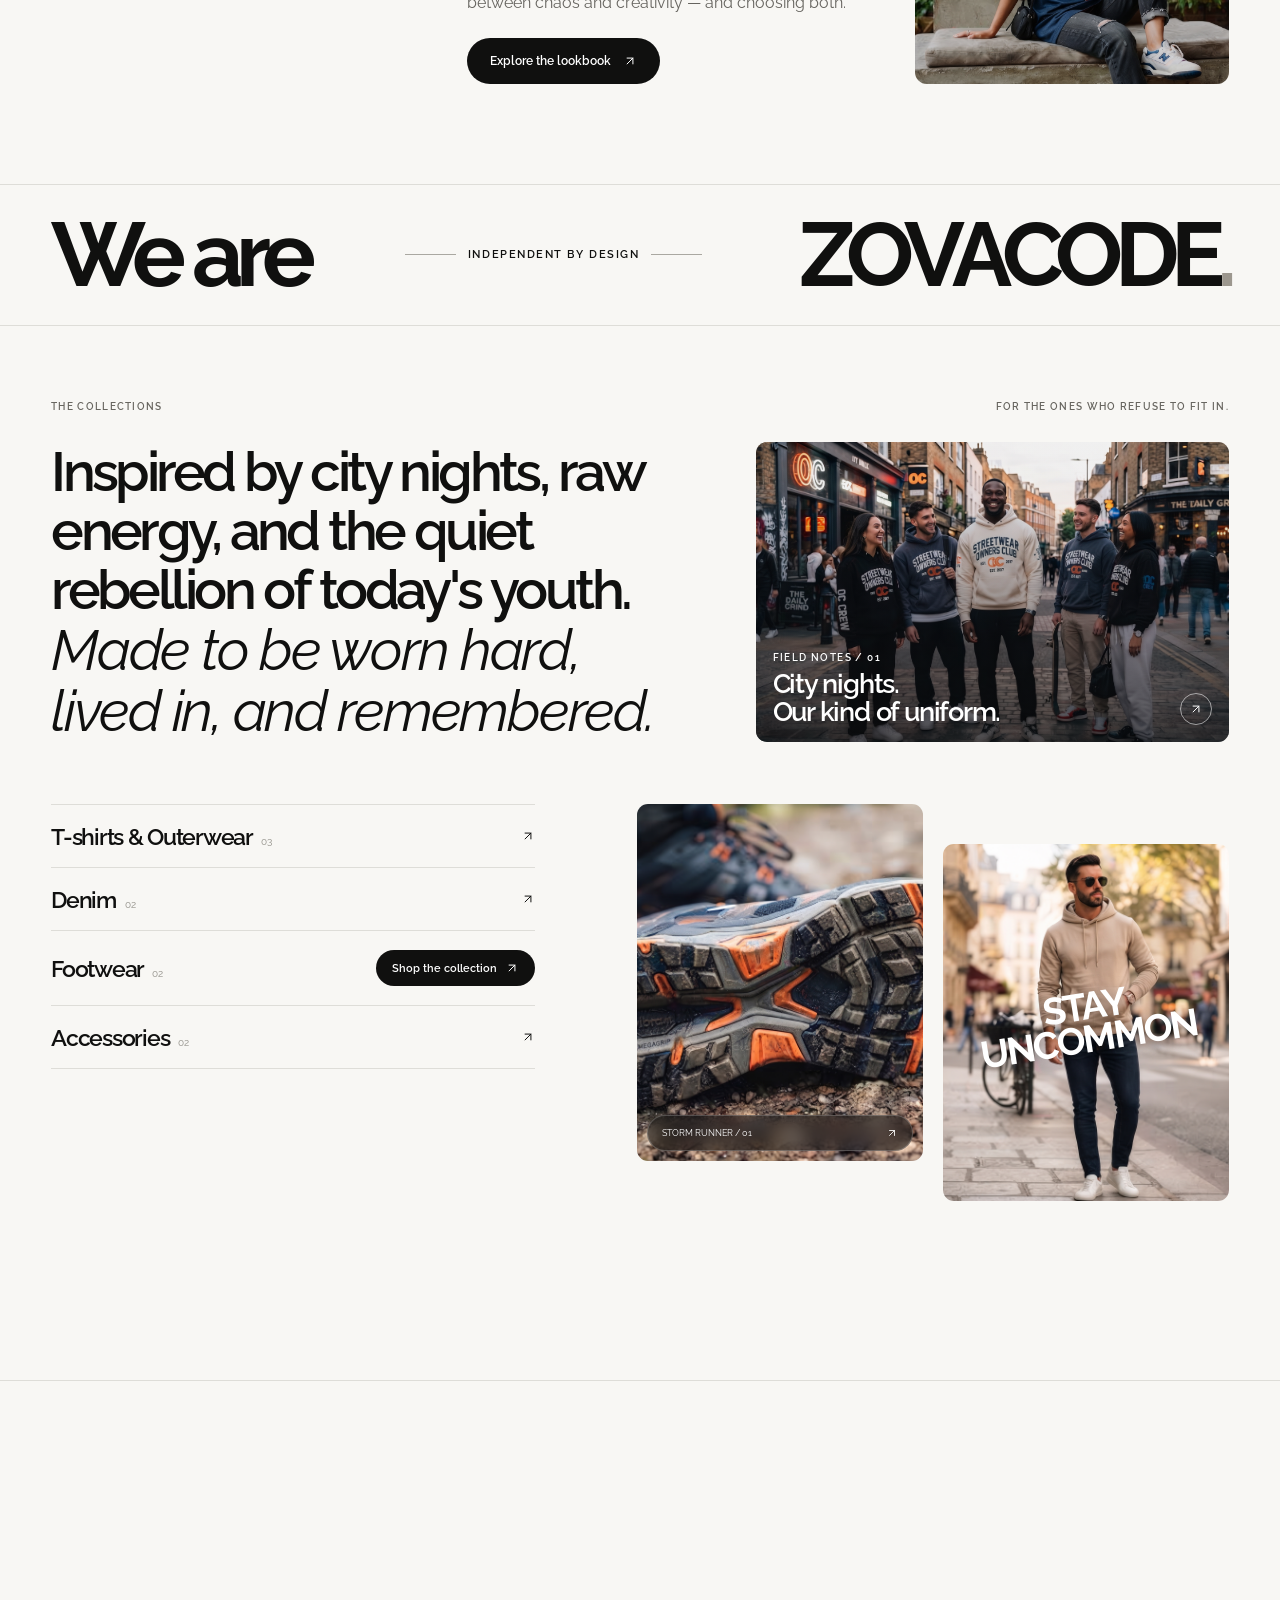
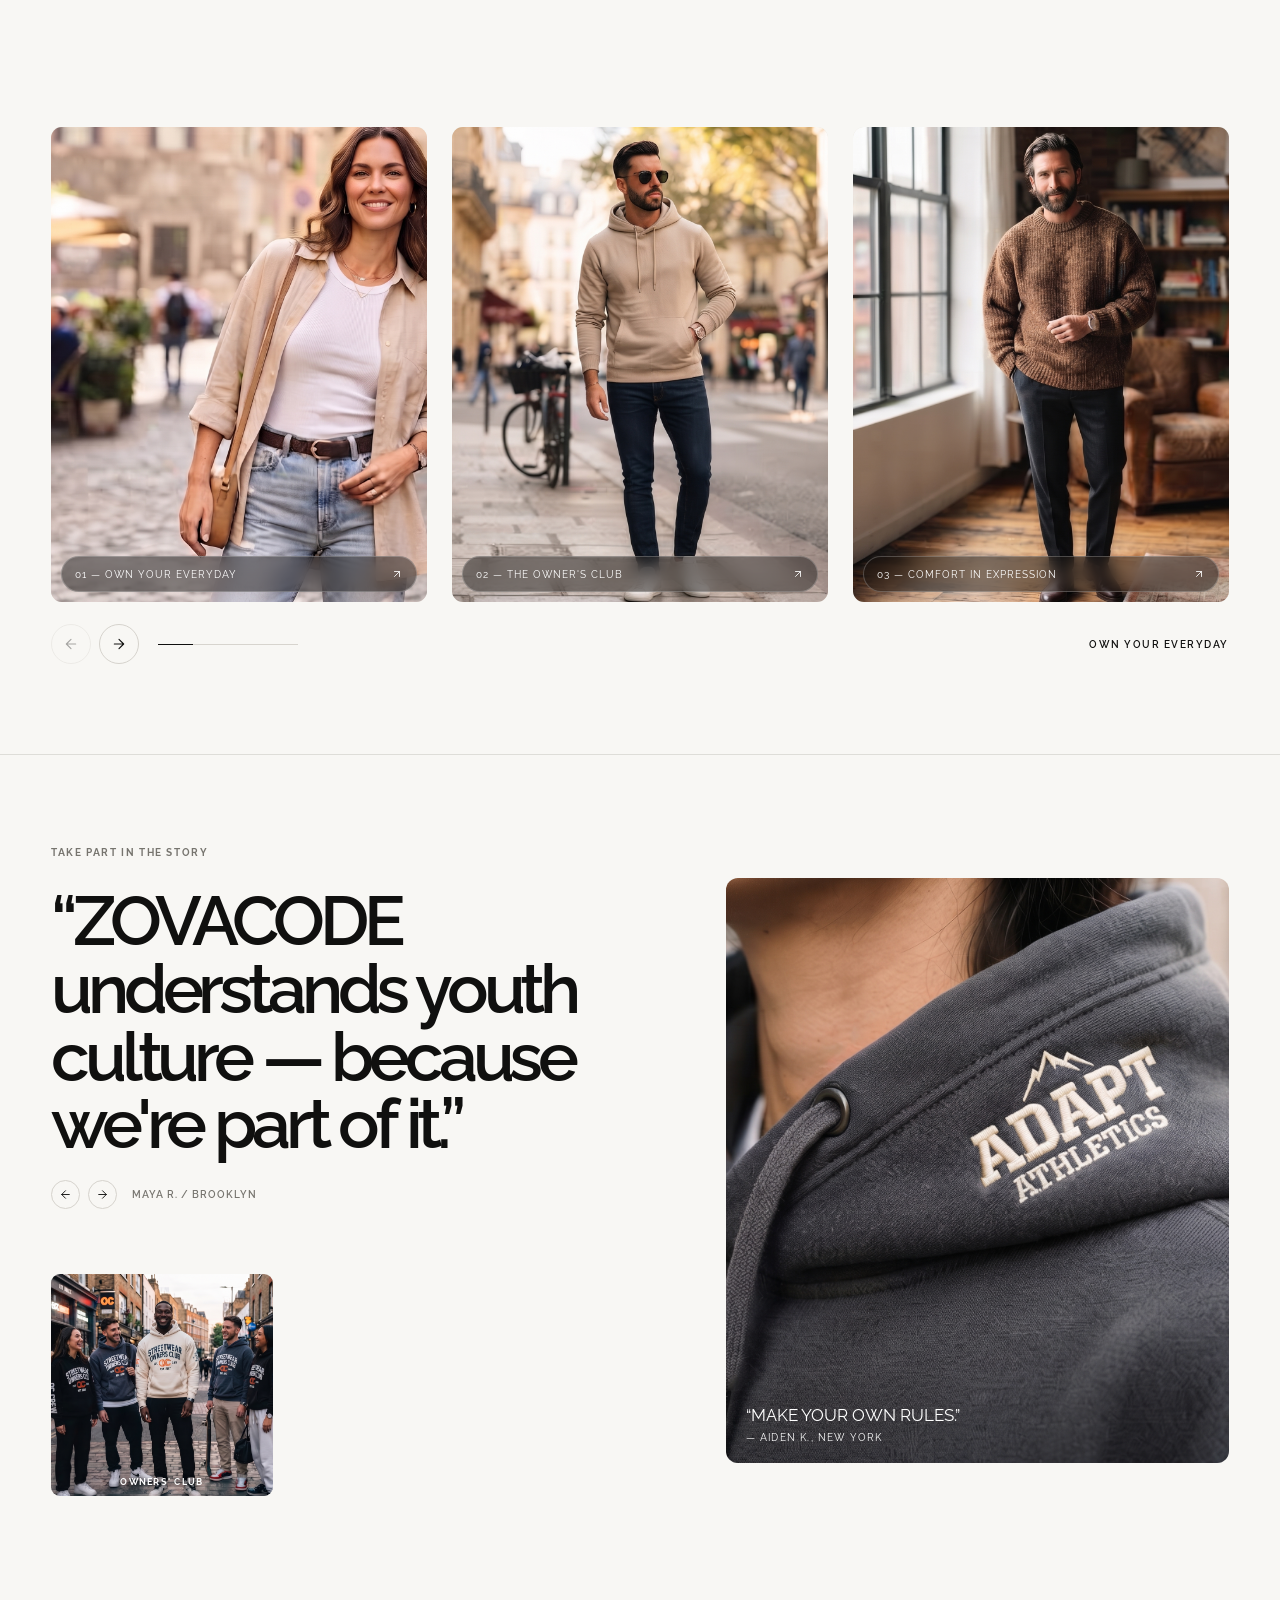
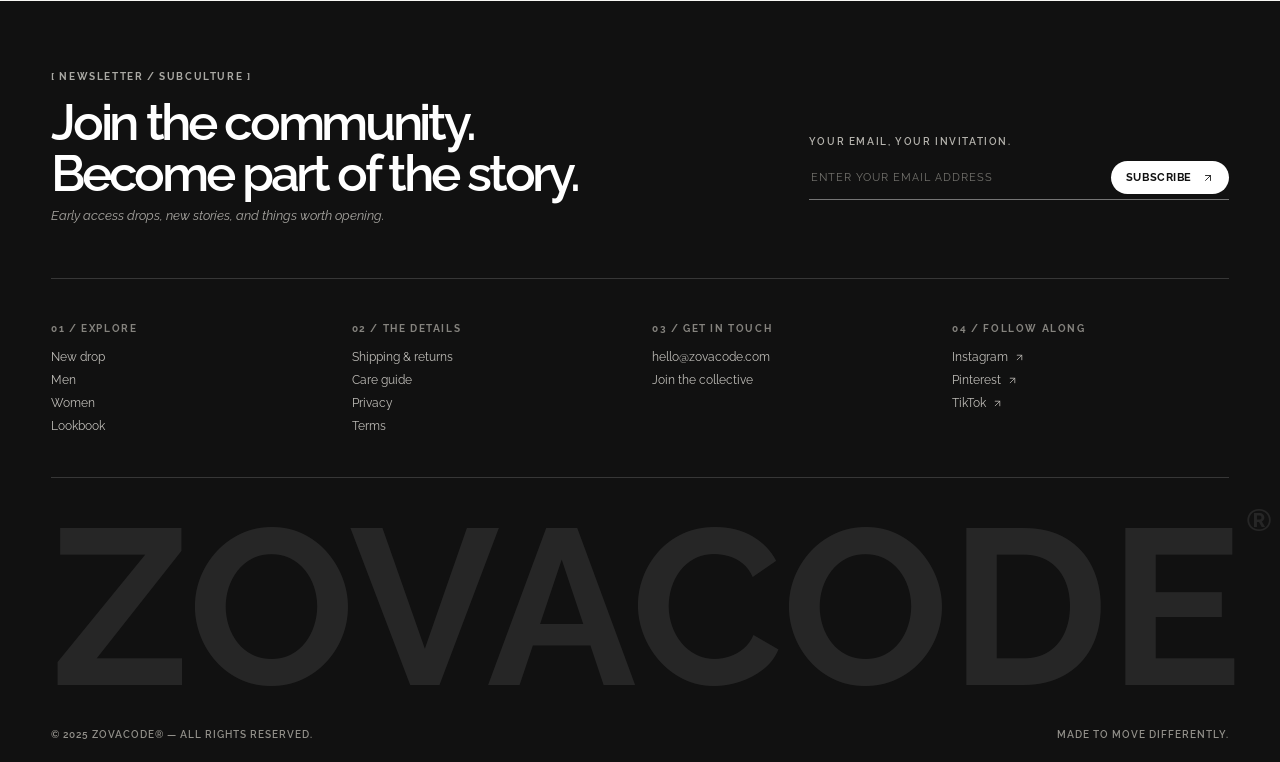
==== commit 368d60ec: "Add revealed footer mark spacing Co-authored-by: Copilot <223556219+Copilot@users.noreply.github.com" ====
--- a/index.html
+++ b/index.html
@@ -15,7 +15,7 @@
       href="https://fonts.googleapis.com/css2?family=Raleway:ital,wght@0,400;0,500;0,600;0,700;1,400;1,500;1,600;1,700&display=swap"
       rel="stylesheet"
     />
-    <link rel="stylesheet" href="style.css?v=scroll-reveal-1" />
+    <link rel="stylesheet" href="style.css?v=footer-mark-spacing-1" />
     <script src="app.js?v=scroll-reveal-1" defer></script>
   </head>
   <body>
--- a/style.css
+++ b/style.css
@@ -415,6 +415,7 @@
 
 .reveal { opacity: 0; transform: translateY(22px); transition: opacity .7s ease, transform .7s var(--ease); }
 .reveal.is-revealed { opacity: 1; transform: translateY(0); }
+.footer-mark.reveal.is-revealed { letter-spacing: 1px; }
 .reveal-media { transform: translateY(18px) scale(.985); transition: opacity .8s ease, transform .8s var(--ease); }
 .reveal-media.is-revealed { transform: translateY(0) scale(1); }
 .collection-stamp.reveal { opacity: 0; transform: translate(-50%,-50%) rotate(-9deg) translateY(22px); transition: opacity .7s ease, transform .7s var(--ease); }
